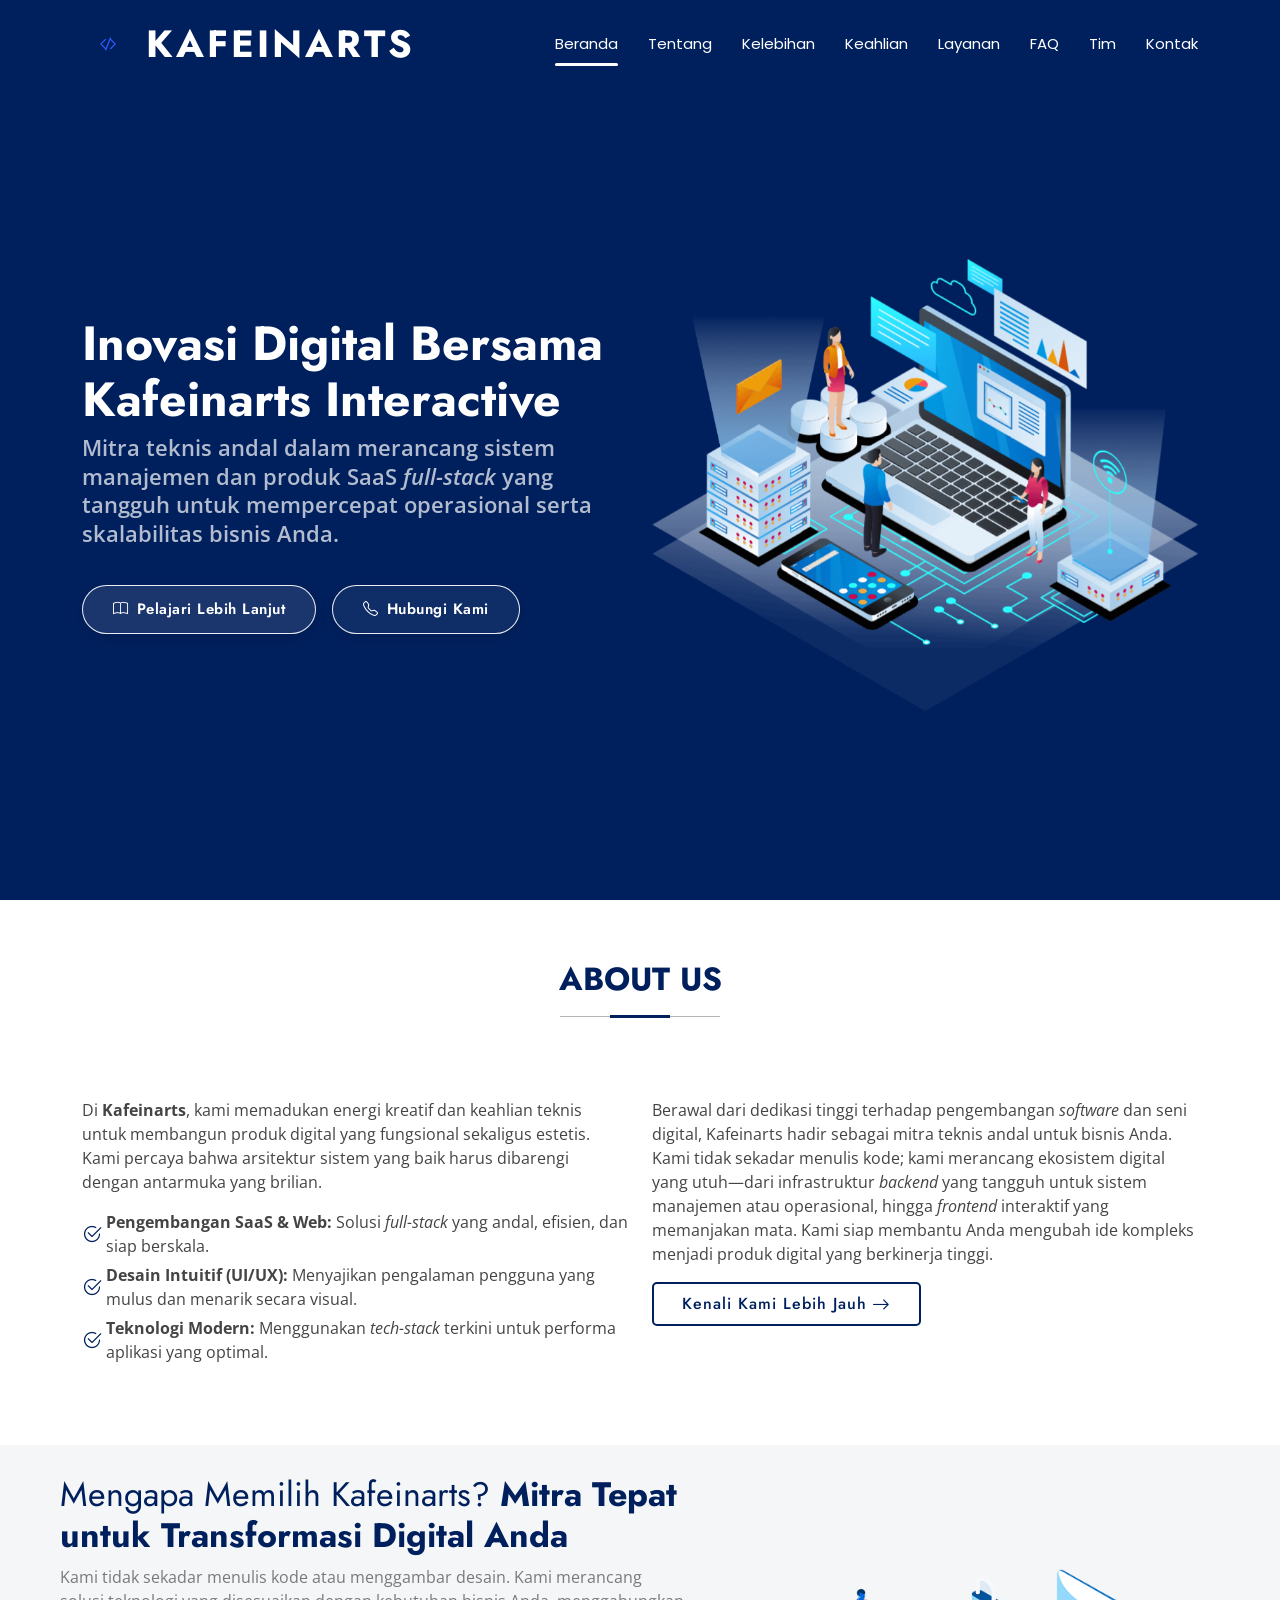
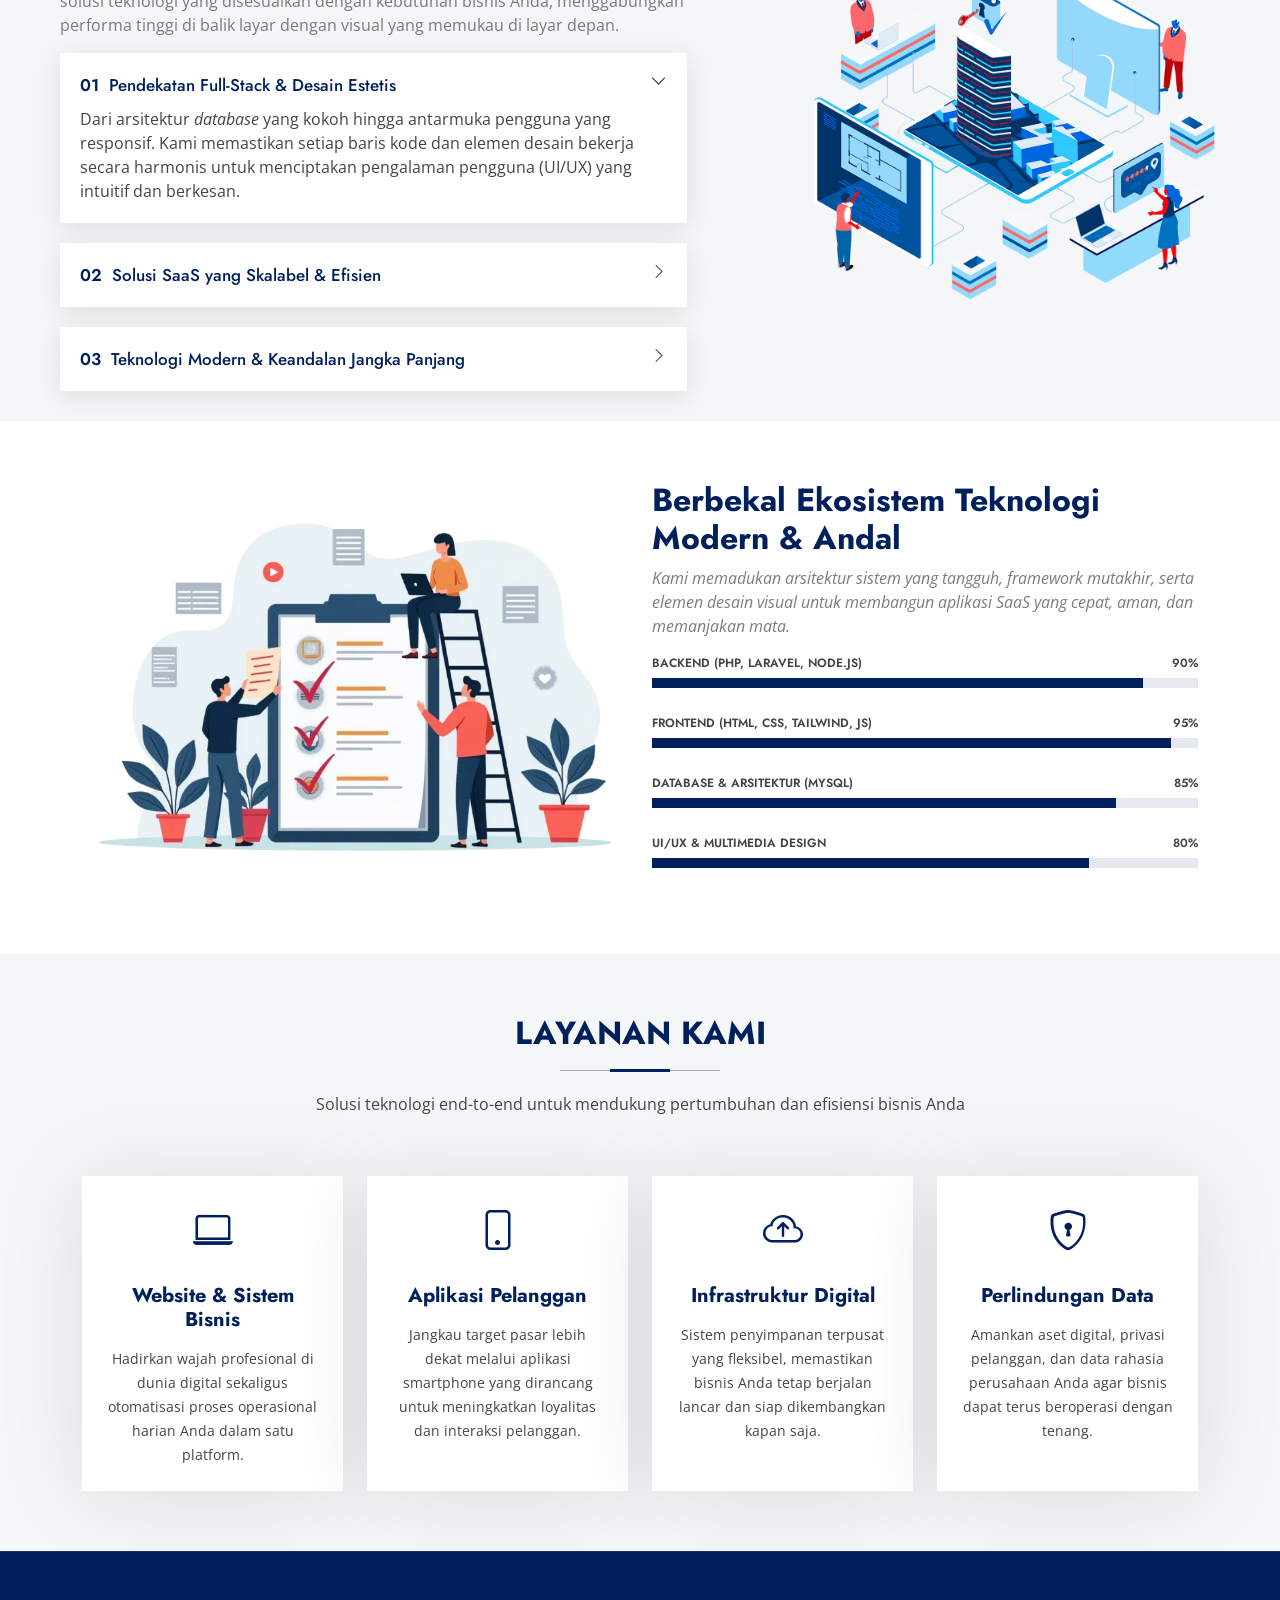
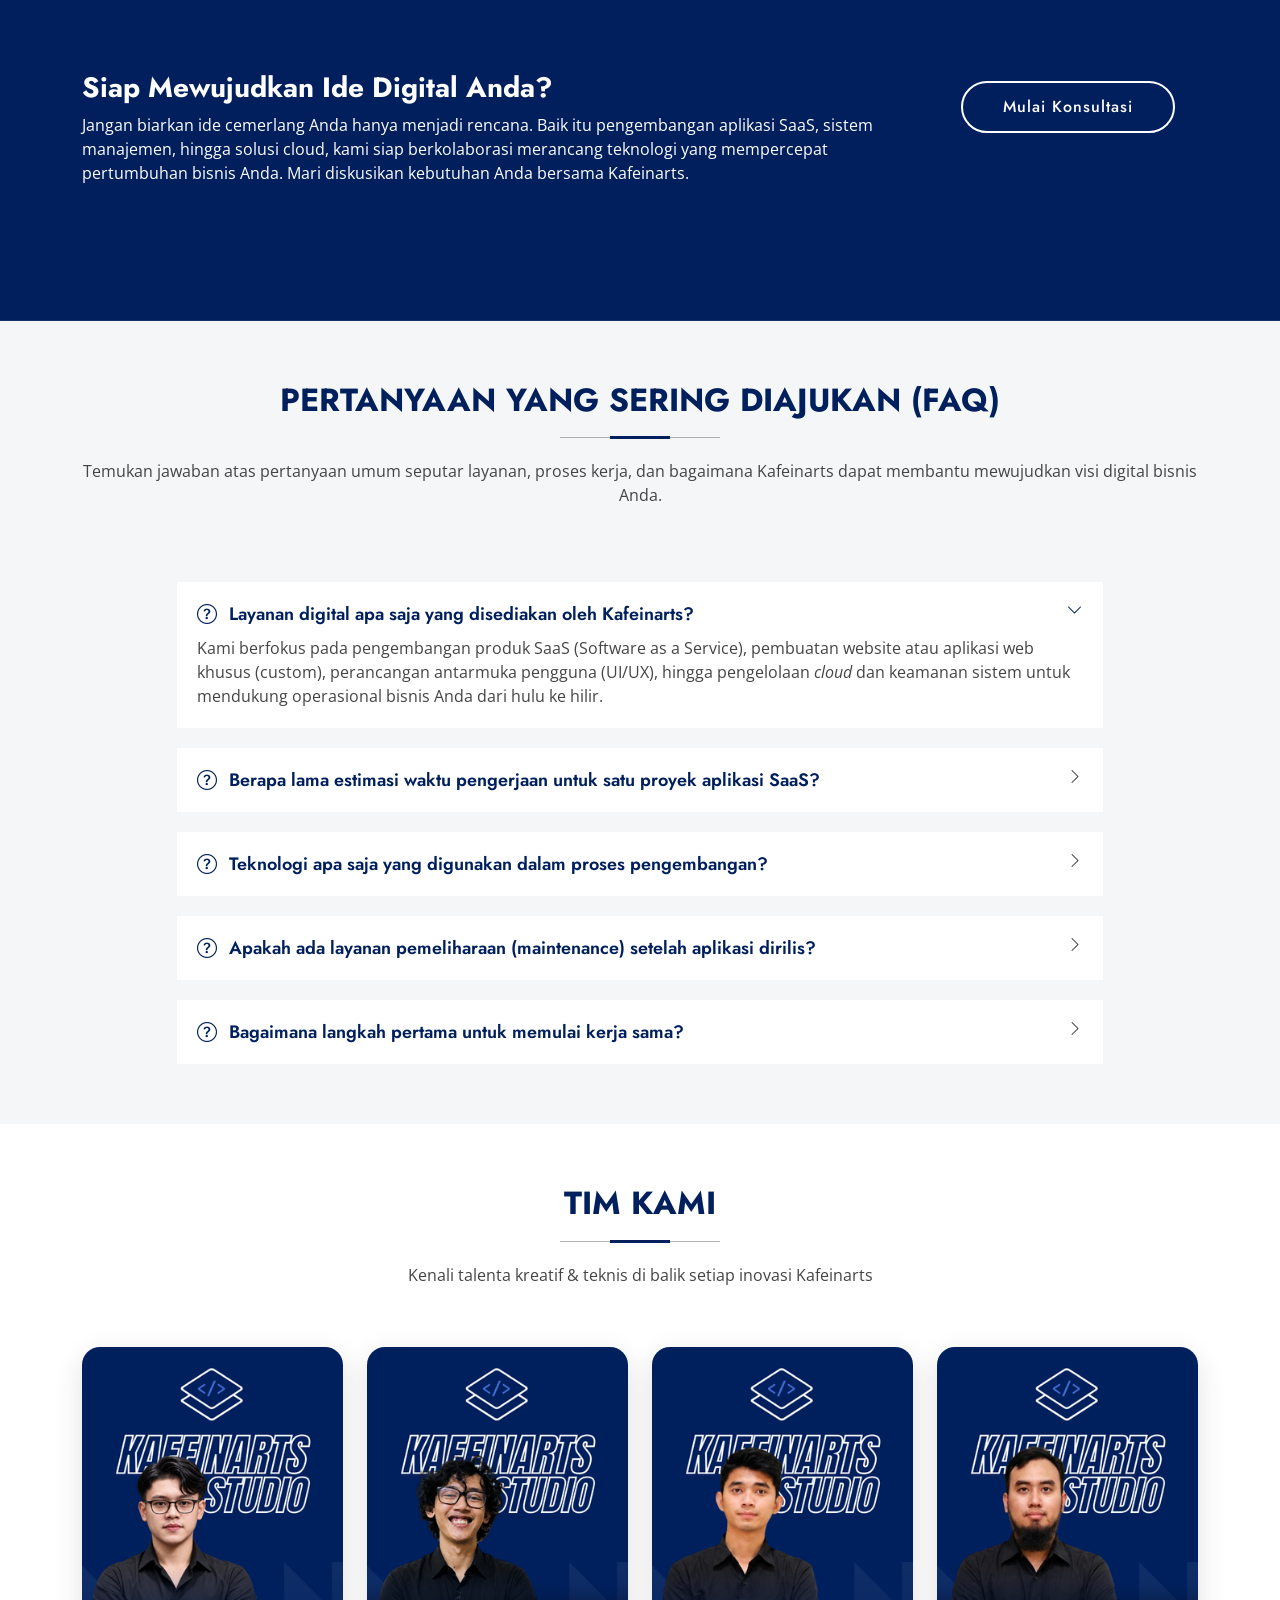
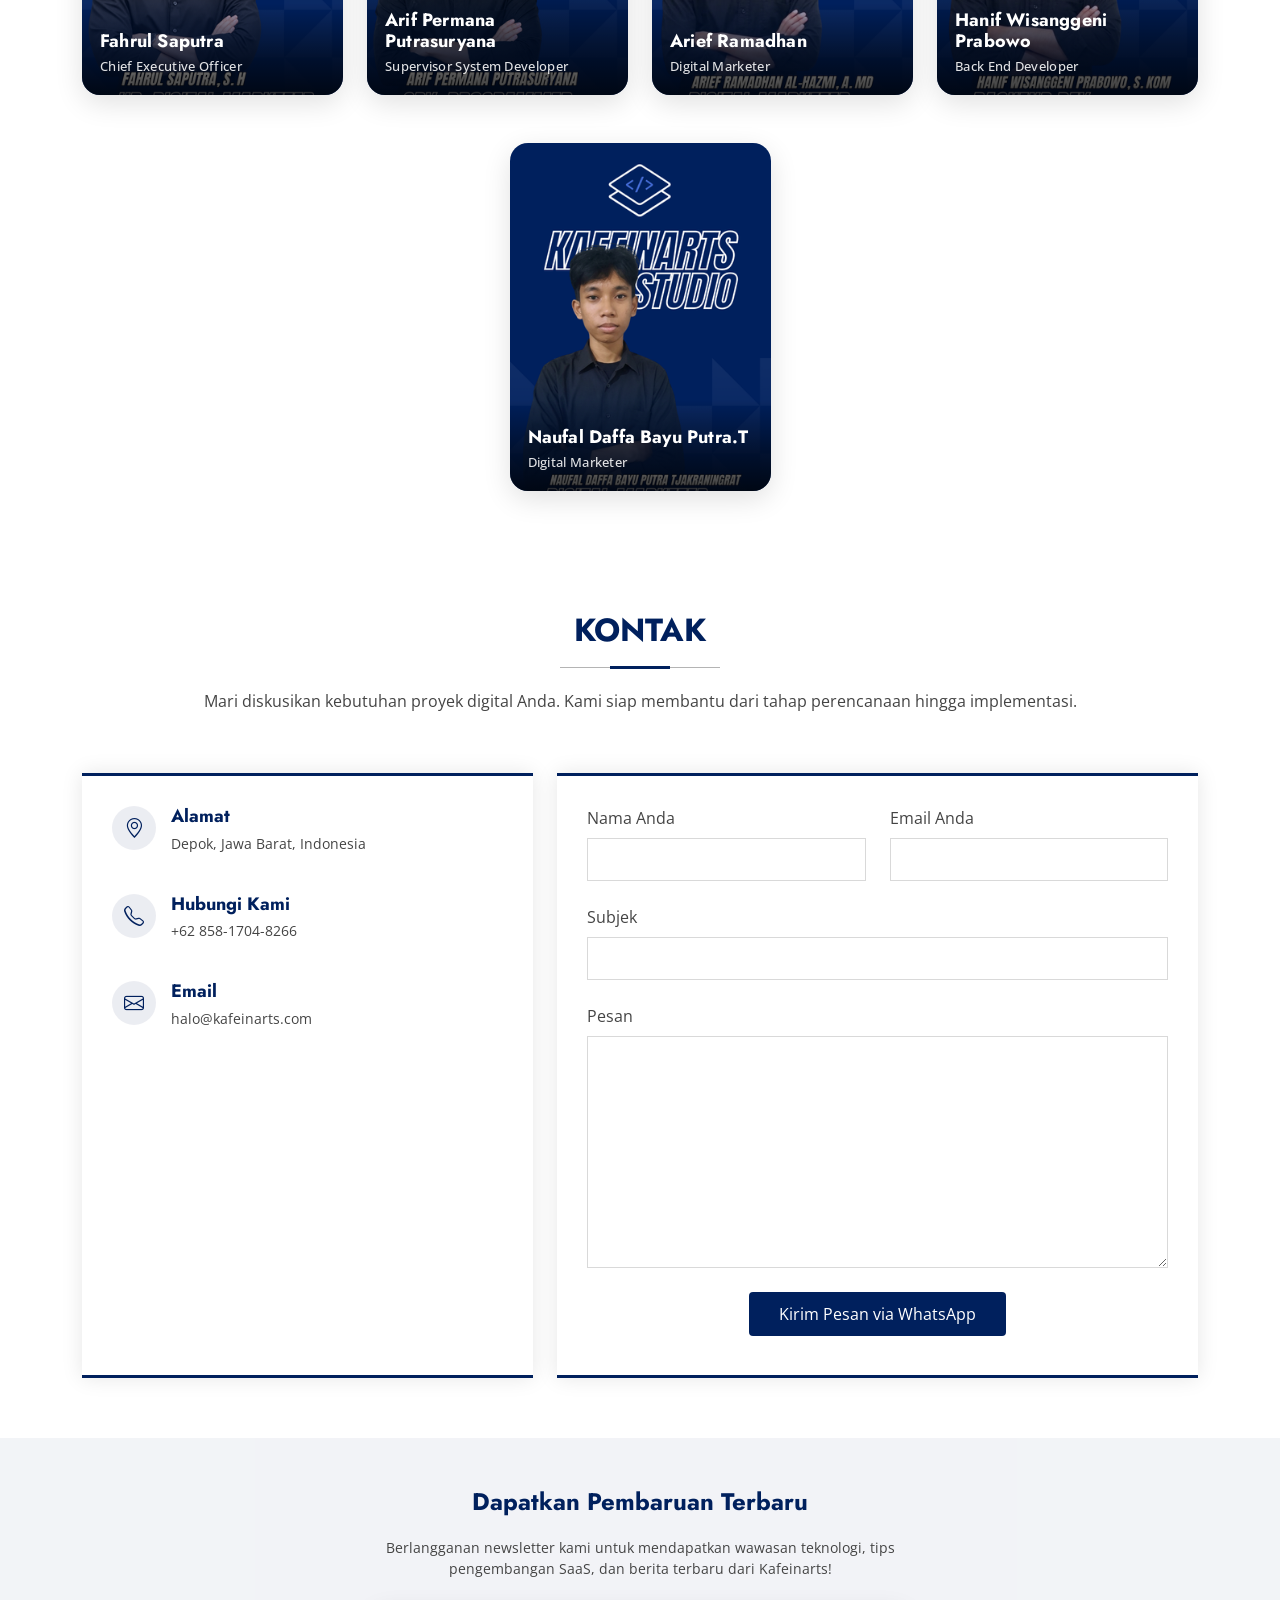
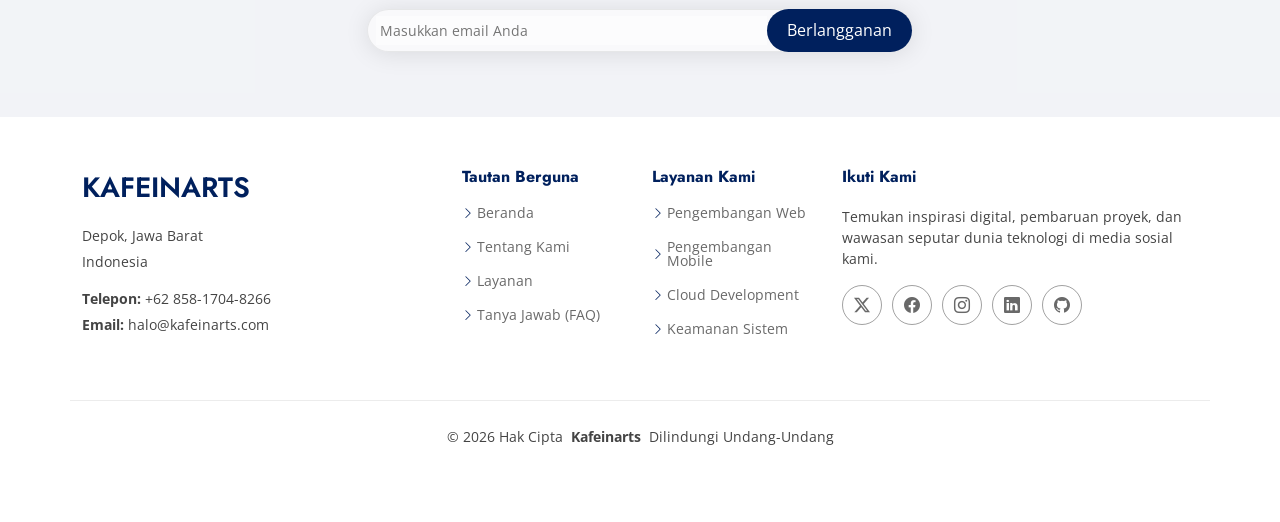
==== index.backup.html @ ce8f1267 "Recommit pages" ====
<!doctype html>
<html lang="en">
  <head>
    <meta charset="utf-8" />
    <meta content="width=device-width, initial-scale=1.0" name="viewport" />
    <title>Kafeinarts</title>
    <meta name="description" content="" />
    <meta name="keywords" content="" />

    <!-- Favicons -->
    <link href="assets/img/favicon.png" rel="icon" />
    <link href="assets/img/apple-touch-icon.png" rel="apple-touch-icon" />

    <!-- Fonts -->
    <link href="https://fonts.googleapis.com" rel="preconnect" />
    <link href="https://fonts.gstatic.com" rel="preconnect" crossorigin />
    <link
      href="https://fonts.googleapis.com/css2?family=Open+Sans:ital,wght@0,300;0,400;0,500;0,600;0,700;0,800;1,300;1,400;1,500;1,600;1,700;1,800&family=Poppins:ital,wght@0,100;0,200;0,300;0,400;0,500;0,600;0,700;0,800;0,900;1,100;1,200;1,300;1,400;1,500;1,600;1,700;1,800;1,900&family=Jost:ital,wght@0,100;0,200;0,300;0,400;0,500;0,600;0,700;0,800;0,900;1,100;1,200;1,300;1,400;1,500;1,600;1,700;1,800;1,900&display=swap"
      rel="stylesheet"
    />

    <!-- Vendor CSS Files -->
    <link
      href="assets/vendor/bootstrap/css/bootstrap.min.css"
      rel="stylesheet"
    />
    <link
      href="assets/vendor/bootstrap-icons/bootstrap-icons.css"
      rel="stylesheet"
    />
    <link href="assets/vendor/aos/aos.css" rel="stylesheet" />
    <link
      href="assets/vendor/glightbox/css/glightbox.min.css"
      rel="stylesheet"
    />
    <link href="assets/vendor/swiper/swiper-bundle.min.css" rel="stylesheet" />

    <!-- Main CSS File -->
    <link href="assets/css/main.css" rel="stylesheet" />

    <!-- =======================================================
  * Template Name: Kafeinarts
  * Template URL: https://bootstrapmade.com/Kafeinarts-free-bootstrap-html-template-corporate/
  * Updated: Feb 22 2025 with Bootstrap v5.3.3
  * Author: BootstrapMade.com
  * License: https://bootstrapmade.com/license/
  ======================================================== -->
  </head>

  <body class="index-page">
    <header id="header" class="header d-flex align-items-center fixed-top">
      <div
        class="container-fluid container-xl position-relative d-flex align-items-center"
      >
        <a href="index.html" class="logo d-flex align-items-center me-auto" style="--logo-size: 38px; --logo-img-height: 52px;">
          <!-- LOGO: adjust di baris 57 ini - ganti --logo-size / --logo-img-height -->
          <img src="assets/img/logo.png" alt="Kafeinarts Logo" style="max-height: 52px; height: 52px;">
          <h1 class="sitename" style="font-size: 38px;">Kafeinarts</h1>
        </a>

        <nav id="navmenu" class="navmenu">
          <ul>
            <li><a href="#hero" class="active">Beranda</a></li>
            <li><a href="#about">Tentang</a></li>
            <li><a href="#why-us">Kelebihan</a></li>
            <li><a href="#skills">Keahlian</a></li>
            <li><a href="#services">Layanan</a></li>
            <!-- <li><a href="#portfolio">Portfolio</a></li> -->
            <li><a href="#faq-2">FAQ</a></li>
            <li><a href="#team">Tim</a></li>
            <li><a href="#contact">Kontak</a></li>
          </ul>
          <i class="mobile-nav-toggle d-xl-none bi bi-list"></i>
        </nav>
       <!-- <a class="btn-getstarted" href="#contact">Mulai Proyek</a> -->
      </div>
    </header>

    <main class="main">
      <!-- Hero Section -->
      <section id="hero" class="hero section dark-background">
        <div class="container">
          <div class="row gy-4">
            <div
              class="col-lg-6 order-2 order-lg-1 d-flex flex-column justify-content-center"
              data-aos="zoom-out"
            >
              <!-- Headline Utama -->
              <h1>Inovasi Digital Bersama <br />Kafeinarts Interactive</h1>

              <!-- Sub-headline / Tagline -->
              <p>
                Mitra teknis andal dalam merancang sistem manajemen dan produk
                SaaS <em>full-stack</em> yang tangguh untuk mempercepat
                operasional serta skalabilitas bisnis Anda.
              </p>

              <!-- Tombol Call-to-Action - Pelajari Lebih Lanjut & Hubungi Kami -->
              <div class="d-flex flex-wrap gap-3 hero-cta">
                <a href="#about" class="btn-hero-primary">
                  <i class="bi bi-book me-2"></i>Pelajari Lebih Lanjut
                </a>
                <a href="#contact" class="btn-hero-outline">
                  <i class="bi bi-telephone me-2"></i>Hubungi Kami
                </a>
              </div>
            </div>

            <div
              class="col-lg-6 order-1 order-lg-2 hero-img"
              data-aos="zoom-out"
              data-aos-delay="200"
            >
              <!-- Pastikan alt text diisi untuk keperluan SEO -->
              <img
                src="assets/img/hero-img.png"
                class="img-fluid animated"
                alt="Kafeinarts Interactive SaaS Dashboard"
              />
            </div>
          </div>
        </div>
      </section>
      <!-- /Hero Section -->

      <!-- Clients Section -->
      <!-- <section id="clients" class="clients section light-background">

      <div class="container" data-aos="zoom-in">

        <div class="swiper init-swiper">
          <script type="application/json" class="swiper-config">
            {
              "loop": true,
              "speed": 600,
              "autoplay": {
                "delay": 5000
              },
              "slidesPerView": "auto",
              "pagination": {
                "el": ".swiper-pagination",
                "type": "bullets",
                "clickable": true
              },
              "breakpoints": {
                "320": {
                  "slidesPerView": 2,
                  "spaceBetween": 40
                },
                "480": {
                  "slidesPerView": 3,
                  "spaceBetween": 60
                },
                "640": {
                  "slidesPerView": 4,
                  "spaceBetween": 80
                },
                "992": {
                  "slidesPerView": 5,
                  "spaceBetween": 120
                },
                "1200": {
                  "slidesPerView": 6,
                  "spaceBetween": 120
                }
              }
            }
          </script>
          <div class="swiper-wrapper align-items-center">
            <div class="swiper-slide"><img src="assets/img/clients/clients-1.webp" class="img-fluid" alt=""></div>
            <div class="swiper-slide"><img src="assets/img/clients/clients-2.webp" class="img-fluid" alt=""></div>
            <div class="swiper-slide"><img src="assets/img/clients/clients-3.webp" class="img-fluid" alt=""></div>
            <div class="swiper-slide"><img src="assets/img/clients/clients-4.webp" class="img-fluid" alt=""></div>
            <div class="swiper-slide"><img src="assets/img/clients/clients-5.webp" class="img-fluid" alt=""></div>
            <div class="swiper-slide"><img src="assets/img/clients/clients-6.webp" class="img-fluid" alt=""></div>
            <div class="swiper-slide"><img src="assets/img/clients/clients-7.webp" class="img-fluid" alt=""></div>
            <div class="swiper-slide"><img src="assets/img/clients/clients-8.webp" class="img-fluid" alt=""></div>
          </div>
        </div>

      </div>

    </section> -->
      <!-- /Clients Section -->

      <!-- About Section -->
      <section id="about" class="about section">
        <!-- Section Title -->
        <div class="container section-title" data-aos="fade-up">
          <h2>About Us</h2>
        </div>
        <!-- End Section Title -->

        <div class="container">
          <div class="row gy-4">
            <!-- Left Column -->
            <div
              class="col-lg-6 content"
              data-aos="fade-up"
              data-aos-delay="100"
            >
              <p>
                Di <strong>Kafeinarts</strong>, kami memadukan energi kreatif
                dan keahlian teknis untuk membangun produk digital yang
                fungsional sekaligus estetis. Kami percaya bahwa arsitektur
                sistem yang baik harus dibarengi dengan antarmuka yang brilian.
              </p>
              <ul>
                <li>
                  <i class="bi bi-check2-circle"></i>
                  <span
                    ><strong>Pengembangan SaaS & Web:</strong> Solusi
                    <em>full-stack</em> yang andal, efisien, dan siap
                    berskala.</span
                  >
                </li>
                <li>
                  <i class="bi bi-check2-circle"></i>
                  <span
                    ><strong>Desain Intuitif (UI/UX):</strong> Menyajikan
                    pengalaman pengguna yang mulus dan menarik secara
                    visual.</span
                  >
                </li>
                <li>
                  <i class="bi bi-check2-circle"></i>
                  <span
                    ><strong>Teknologi Modern:</strong> Menggunakan
                    <em>tech-stack</em> terkini untuk performa aplikasi yang
                    optimal.</span
                  >
                </li>
              </ul>
            </div>

            <!-- Right Column -->
            <div class="col-lg-6" data-aos="fade-up" data-aos-delay="200">
              <p>
                Berawal dari dedikasi tinggi terhadap pengembangan
                <em>software</em> dan seni digital, Kafeinarts hadir sebagai
                mitra teknis andal untuk bisnis Anda. Kami tidak sekadar menulis
                kode; kami merancang ekosistem digital yang utuh—dari
                infrastruktur <em>backend</em> yang tangguh untuk sistem
                manajemen atau operasional, hingga <em>frontend</em> interaktif
                yang memanjakan mata. Kami siap membantu Anda mengubah ide
                kompleks menjadi produk digital yang berkinerja tinggi.
              </p>
              <a href="#" class="read-more"
                ><span>Kenali Kami Lebih Jauh</span
                ><i class="bi bi-arrow-right"></i
              ></a>
            </div>
          </div>
        </div>
      </section>
      <!-- /About Section -->
      <!-- Why Us Section -->
      <section
        id="why-us"
        class="section why-us light-background"
        data-builder="section"
      >
        <div class="container-fluid">
          <div class="row gy-4">
            <div
              class="col-lg-7 d-flex flex-column justify-content-center order-2 order-lg-1"
            >
              <div
                class="content px-xl-5"
                data-aos="fade-up"
                data-aos-delay="100"
              >
                <h3>
                  <span>Mengapa Memilih Kafeinarts? </span
                  ><strong>Mitra Tepat untuk Transformasi Digital Anda</strong>
                </h3>
                <p>
                  Kami tidak sekadar menulis kode atau menggambar desain. Kami
                  merancang solusi teknologi yang disesuaikan dengan kebutuhan
                  bisnis Anda, menggabungkan performa tinggi di balik layar
                  dengan visual yang memukau di layar depan.
                </p>
              </div>

              <div
                class="faq-container px-xl-5"
                data-aos="fade-up"
                data-aos-delay="200"
              >
                <div class="faq-item faq-active">
                  <h3>
                    <span>01</span> Pendekatan Full-Stack & Desain Estetis
                  </h3>
                  <div class="faq-content">
                    <p>
                      Dari arsitektur <em>database</em> yang kokoh hingga
                      antarmuka pengguna yang responsif. Kami memastikan setiap
                      baris kode dan elemen desain bekerja secara harmonis untuk
                      menciptakan pengalaman pengguna (UI/UX) yang intuitif dan
                      berkesan.
                    </p>
                  </div>
                  <i class="faq-toggle bi bi-chevron-right"></i>
                </div>
                <!-- End Faq item-->

                <div class="faq-item">
                  <h3><span>02</span> Solusi SaaS yang Skalabel & Efisien</h3>
                  <div class="faq-content">
                    <p>
                      Aplikasi yang kami bangun dirancang untuk tumbuh bersama
                      bisnis Anda. Kami berfokus pada digitalisasi alur kerja
                      dan sistem manajemen yang kompleks agar operasional harian
                      Anda menjadi lebih cepat, terstruktur, dan efisien.
                    </p>
                  </div>
                  <i class="faq-toggle bi bi-chevron-right"></i>
                </div>
                <!-- End Faq item-->

                <div class="faq-item">
                  <h3>
                    <span>03</span> Teknologi Modern & Keandalan Jangka Panjang
                  </h3>
                  <div class="faq-content">
                    <p>
                      Kami memanfaatkan <em>tech-stack</em> pengembangan web
                      terkini untuk membangun ekosistem digital yang tangguh.
                      Hasilnya adalah produk <em>software</em> yang tidak hanya
                      cepat saat diluncurkan, tetapi juga aman dan mudah
                      dipelihara di masa depan.
                    </p>
                  </div>
                  <i class="faq-toggle bi bi-chevron-right"></i>
                </div>
                <!-- End Faq item-->
              </div>
            </div>

            <div class="col-lg-5 order-1 order-lg-2 why-us-img">
              <!-- Pastikan gambar assets/img/why-us.png relevan, misalnya ilustrasi UI/UX atau koding -->
              <img
                src="assets/img/why-us.png"
                class="img-fluid"
                alt="Kafeinarts Web Development Illustration"
                data-aos="zoom-in"
                data-aos-delay="100"
              />
            </div>
          </div>
        </div>
      </section>
      <!-- /Why Us Section -->

      <!-- Skills Section -->
      <section id="skills" class="skills section">
        <div class="container" data-aos="fade-up" data-aos-delay="100">
          <div class="row">
            <div class="col-lg-6 d-flex align-items-center">
              <img
                src="assets/img/illustration/illustration-10.webp"
                class="img-fluid"
                alt="Kafeinarts Technology Stack"
              />
            </div>

            <div class="col-lg-6 pt-4 pt-lg-0 content">
              <h3>Berbekal Ekosistem Teknologi Modern & Andal</h3>
              <p class="fst-italic">
                Kami memadukan arsitektur sistem yang tangguh, framework
                mutakhir, serta elemen desain visual untuk membangun aplikasi
                SaaS yang cepat, aman, dan memanjakan mata.
              </p>

              <div class="skills-content skills-animation">
                <div class="progress">
                  <span class="skill"
                    ><span>Backend (PHP, Laravel, Node.js)</span>
                    <i class="val">90%</i></span
                  >
                  <div class="progress-bar-wrap">
                    <div
                      class="progress-bar"
                      role="progressbar"
                      aria-valuenow="90"
                      aria-valuemin="0"
                      aria-valuemax="100"
                    ></div>
                  </div>
                </div>
                <!-- End Skills Item -->

                <div class="progress">
                  <span class="skill"
                    ><span>Frontend (HTML, CSS, Tailwind, JS)</span>
                    <i class="val">95%</i></span
                  >
                  <div class="progress-bar-wrap">
                    <div
                      class="progress-bar"
                      role="progressbar"
                      aria-valuenow="95"
                      aria-valuemin="0"
                      aria-valuemax="100"
                    ></div>
                  </div>
                </div>
                <!-- End Skills Item -->

                <div class="progress">
                  <span class="skill"
                    ><span>Database & Arsitektur (MySQL)</span>
                    <i class="val">85%</i></span
                  >
                  <div class="progress-bar-wrap">
                    <div
                      class="progress-bar"
                      role="progressbar"
                      aria-valuenow="85"
                      aria-valuemin="0"
                      aria-valuemax="100"
                    ></div>
                  </div>
                </div>
                <!-- End Skills Item -->

                <div class="progress">
                  <span class="skill"
                    ><span>UI/UX & Multimedia Design</span>
                    <i class="val">80%</i></span
                  >
                  <div class="progress-bar-wrap">
                    <div
                      class="progress-bar"
                      role="progressbar"
                      aria-valuenow="80"
                      aria-valuemin="0"
                      aria-valuemax="100"
                    ></div>
                  </div>
                </div>
                <!-- End Skills Item -->
              </div>
            </div>
          </div>
        </div>
      </section>
      <!-- /Skills Section -->

      <!-- Services Section -->
      <section id="services" class="services section light-background">
        <!-- Section Title -->
        <div class="container section-title" data-aos="fade-up">
          <h2>Layanan Kami</h2>
          <p>
            Solusi teknologi end-to-end untuk mendukung pertumbuhan dan
            efisiensi bisnis Anda
          </p>
        </div>
        <!-- End Section Title -->

        <div class="container">
          <div class="row gy-4">
            <!-- Layanan 1 -->
            <div
              class="col-xl-3 col-md-6 d-flex"
              data-aos="fade-up"
              data-aos-delay="100"
            >
              <!-- Tambahan: text-center (teks & konten ke tengah), h-100 (tinggi kotak sama rata), p-4 (ruang bernapas yang pas) -->
              <div
                class="service-item position-relative text-center h-100 w-100 p-4"
              >
                <!-- Tambahan: mx-auto (ikon ke tengah), mb-4 (jarak bawah), d-flex justify-content-center (memastikan ikon pas di tengah lingkaran) -->
                <div
                  class="icon mx-auto mb-4 d-flex align-items-center justify-content-center"
                >
                  <i class="bi bi-laptop fs-1"></i>
                  <!-- fs-1 memperbesar ikon agar lebih proporsional -->
                </div>
                <h4>
                  <a href="" class="stretched-link">Website & Sistem Bisnis</a>
                </h4>
                <p>
                  Hadirkan wajah profesional di dunia digital sekaligus
                  otomatisasi proses operasional harian Anda dalam satu
                  platform.
                </p>
              </div>
            </div>
            <!-- End Service Item -->

            <!-- Layanan 2 -->
            <div
              class="col-xl-3 col-md-6 d-flex"
              data-aos="fade-up"
              data-aos-delay="200"
            >
              <div
                class="service-item position-relative text-center h-100 w-100 p-4"
              >
                <div
                  class="icon mx-auto mb-4 d-flex align-items-center justify-content-center"
                >
                  <i class="bi bi-phone fs-1"></i>
                </div>
                <h4>
                  <a href="" class="stretched-link">Aplikasi Pelanggan</a>
                </h4>
                <p>
                  Jangkau target pasar lebih dekat melalui aplikasi smartphone
                  yang dirancang untuk meningkatkan loyalitas dan interaksi
                  pelanggan.
                </p>
              </div>
            </div>
            <!-- End Service Item -->

            <!-- Layanan 3 -->
            <div
              class="col-xl-3 col-md-6 d-flex"
              data-aos="fade-up"
              data-aos-delay="300"
            >
              <div
                class="service-item position-relative text-center h-100 w-100 p-4"
              >
                <div
                  class="icon mx-auto mb-4 d-flex align-items-center justify-content-center"
                >
                  <i class="bi bi-cloud-arrow-up fs-1"></i>
                </div>
                <h4>
                  <a href="" class="stretched-link">Infrastruktur Digital</a>
                </h4>
                <p>
                  Sistem penyimpanan terpusat yang fleksibel, memastikan bisnis
                  Anda tetap berjalan lancar dan siap dikembangkan kapan saja.
                </p>
              </div>
            </div>
            <!-- End Service Item -->

            <!-- Layanan 4 -->
            <div
              class="col-xl-3 col-md-6 d-flex"
              data-aos="fade-up"
              data-aos-delay="400"
            >
              <div
                class="service-item position-relative text-center h-100 w-100 p-4"
              >
                <div
                  class="icon mx-auto mb-4 d-flex align-items-center justify-content-center"
                >
                  <i class="bi bi-shield-lock fs-1"></i>
                </div>
                <h4><a href="" class="stretched-link">Perlindungan Data</a></h4>
                <p>
                  Amankan aset digital, privasi pelanggan, dan data rahasia
                  perusahaan Anda agar bisnis dapat terus beroperasi dengan
                  tenang.
                </p>
              </div>
            </div>
            <!-- End Service Item -->
          </div>
        </div>
      </section>
      <!-- /Services Section -->

      <!-- Call To Action Section -->
      <section
        id="call-to-action"
        class="call-to-action section dark-background"
      >
        <!-- Pastikan gambar background relevan dengan tema teknologi/desain -->
        <img src="assets/img/bg/bg-8.webp" alt="Latar Belakang Kafeinarts" />

        <div class="container">
          <div class="row" data-aos="zoom-in" data-aos-delay="100">
            <div class="col-xl-9 text-center text-xl-start">
              <h3>Siap Mewujudkan Ide Digital Anda?</h3>
              <p>
                Jangan biarkan ide cemerlang Anda hanya menjadi rencana. Baik
                itu pengembangan aplikasi SaaS, sistem manajemen, hingga solusi
                cloud, kami siap berkolaborasi merancang teknologi yang
                mempercepat pertumbuhan bisnis Anda. Mari diskusikan kebutuhan
                Anda bersama Kafeinarts.
              </p>
            </div>
            <div class="col-xl-3 cta-btn-container text-center">
              <a class="cta-btn align-middle" href="#contact"
                >Mulai Konsultasi</a
              >
            </div>
          </div>
        </div>
      </section>
      <!-- /Call To Action Section -->
      <!-- Portfolio Section -->

      <!-- Testimonials Section -->

      <!-- Faq 2 Section -->
      <section id="faq-2" class="faq-2 section light-background">
        <!-- Section Title -->
        <div class="container section-title" data-aos="fade-up">
          <h2>Pertanyaan yang Sering Diajukan (FAQ)</h2>
          <p>
            Temukan jawaban atas pertanyaan umum seputar layanan, proses kerja,
            dan bagaimana Kafeinarts dapat membantu mewujudkan visi digital
            bisnis Anda.
          </p>
        </div>
        <!-- End Section Title -->

        <div class="container">
          <div class="row justify-content-center">
            <div class="col-lg-10">
              <div class="faq-container">
                <div
                  class="faq-item faq-active"
                  data-aos="fade-up"
                  data-aos-delay="200"
                >
                  <i class="faq-icon bi bi-question-circle"></i>
                  <h3>
                    Layanan digital apa saja yang disediakan oleh Kafeinarts?
                  </h3>
                  <div class="faq-content">
                    <p>
                      Kami berfokus pada pengembangan produk SaaS (Software as a
                      Service), pembuatan website atau aplikasi web khusus
                      (custom), perancangan antarmuka pengguna (UI/UX), hingga
                      pengelolaan <em>cloud</em> dan keamanan sistem untuk
                      mendukung operasional bisnis Anda dari hulu ke hilir.
                    </p>
                  </div>
                  <i class="faq-toggle bi bi-chevron-right"></i>
                </div>
                <!-- End Faq item-->

                <div class="faq-item" data-aos="fade-up" data-aos-delay="300">
                  <i class="faq-icon bi bi-question-circle"></i>
                  <h3>
                    Berapa lama estimasi waktu pengerjaan untuk satu proyek
                    aplikasi SaaS?
                  </h3>
                  <div class="faq-content">
                    <p>
                      Waktu pengerjaan sangat bergantung pada skala, fitur, dan
                      kompleksitas proyek. Untuk sistem manajemen skala kecil
                      hingga menengah biasanya memakan waktu 4-8 minggu. Kami
                      akan memberikan jadwal (<em>timeline</em>) yang transparan
                      dan terukur setelah tahap diskusi dan analisis kebutuhan
                      awal selesai.
                    </p>
                  </div>
                  <i class="faq-toggle bi bi-chevron-right"></i>
                </div>
                <!-- End Faq item-->

                <div class="faq-item" data-aos="fade-up" data-aos-delay="400">
                  <i class="faq-icon bi bi-question-circle"></i>
                  <h3>
                    Teknologi apa saja yang digunakan dalam proses pengembangan?
                  </h3>
                  <div class="faq-content">
                    <p>
                      Kami menyusun arsitektur sistem menggunakan ekosistem
                      teknologi yang tangguh dan modern. Secara umum, kami
                      memanfaatkan PHP, Laravel, atau Node.js untuk
                      <em>backend</em>; HTML, CSS, Tailwind, dan JavaScript
                      untuk <em>frontend</em> yang responsif; serta arsitektur
                      <em>database</em> relasional seperti MySQL untuk menjamin
                      integritas data Anda.
                    </p>
                  </div>
                  <i class="faq-toggle bi bi-chevron-right"></i>
                </div>
                <!-- End Faq item-->

                <div class="faq-item" data-aos="fade-up" data-aos-delay="500">
                  <i class="faq-icon bi bi-question-circle"></i>
                  <h3>
                    Apakah ada layanan pemeliharaan (maintenance) setelah
                    aplikasi dirilis?
                  </h3>
                  <div class="faq-content">
                    <p>
                      Tentu saja. Kami memahami bahwa produk digital membutuhkan
                      pengawasan agar tetap aman dan berjalan optimal. Kami
                      menawarkan paket dukungan teknis dan pemeliharaan jangka
                      panjang untuk menangani perbaikan <em>bug</em>, pembaruan
                      keamanan, hingga penambahan fitur baru di masa mendatang.
                    </p>
                  </div>
                  <i class="faq-toggle bi bi-chevron-right"></i>
                </div>
                <!-- End Faq item-->

                <div class="faq-item" data-aos="fade-up" data-aos-delay="600">
                  <i class="faq-icon bi bi-question-circle"></i>
                  <h3>Bagaimana langkah pertama untuk memulai kerja sama?</h3>
                  <div class="faq-content">
                    <p>
                      Sangat mudah! Anda cukup menghubungi kami melalui form
                      kontak atau tombol konsultasi. Kita akan menjadwalkan
                      diskusi santai untuk memahami kendala, target, dan
                      kebutuhan bisnis Anda. Setelah itu, kami akan menyusun
                      draf proposal yang mencakup solusi teknis serta estimasi
                      investasi yang dibutuhkan.
                    </p>
                  </div>
                  <i class="faq-toggle bi bi-chevron-right"></i>
                </div>
                <!-- End Faq item-->
              </div>
            </div>
          </div>
        </div>
      </section>
      <!-- /Faq 2 Section -->

      <!-- Team Section -->
      <section id="team" class="team section">
        <!-- Section Title -->
        <div class="container section-title" data-aos="fade-up">
          <h2>Tim Kami</h2>
          <p>
            Kenali talenta kreatif & teknis di balik setiap inovasi Kafeinarts
          </p>
        </div>
        <!-- End Section Title -->

        <div class="container">
          <div class="row gy-4 justify-content-center">
            <div
              class="col-xl-3 col-lg-4 col-md-6 col-sm-6"
              data-aos="fade-up"
              data-aos-delay="100"
            >
              <div
                class="team-portrait-card"
                data-index="0"
                data-name="Fahrul Saputra"
                data-role="Chief Executive Officer"
                data-img="assets/img/teams/1.png"
                tabindex="0"
                role="button"
                aria-label="Lihat foto Fahrul Saputra"
              >
                <div class="team-portrait-img">
                  <img
                    src="assets/img/teams/1.png"
                    alt="Fahrul Saputra - Chief Executive Officer"
                    loading="lazy"
                  />
                  <div class="team-portrait-overlay">
                    <h4>Fahrul Saputra</h4>
                    <span>Chief Executive Officer</span>
                  </div>
                  <div class="team-portrait-zoom">
                    <i class="bi bi-zoom-in"></i>
                  </div>
                </div>
              </div>
            </div>
            <!-- End Team Member -->

            <div
              class="col-xl-3 col-lg-4 col-md-6 col-sm-6"
              data-aos="fade-up"
              data-aos-delay="150"
            >
              <div
                class="team-portrait-card"
                data-index="1"
                data-name="Arif Permana Putrasuryana"
                data-role="Supervisor System Developer"
                data-img="assets/img/teams/2.png"
                tabindex="0"
                role="button"
                aria-label="Lihat foto Arif Permana Putrasuryana"
              >
                <div class="team-portrait-img">
                  <img
                    src="assets/img/teams/2.png"
                    alt="Arif Permana Putrasuryana - Supervisor System Developer"
                    loading="lazy"
                  />
                  <div class="team-portrait-overlay">
                    <h4>Arif Permana Putrasuryana</h4>
                    <span>Supervisor System Developer</span>
                  </div>
                  <div class="team-portrait-zoom">
                    <i class="bi bi-zoom-in"></i>
                  </div>
                </div>
              </div>
            </div>
            <!-- End Team Member -->

            <div
              class="col-xl-3 col-lg-4 col-md-6 col-sm-6"
              data-aos="fade-up"
              data-aos-delay="200"
            >
              <div
                class="team-portrait-card"
                data-index="2"
                data-name="Arief Ramadhan"
                data-role="Digital Marketer"
                data-img="assets/img/teams/3.png"
                tabindex="0"
                role="button"
                aria-label="Lihat foto Arief Ramadhan"
              >
                <div class="team-portrait-img">
                  <img
                    src="assets/img/teams/3.png"
                    alt="Arief Ramadhan - Digital Marketer"
                    loading="lazy"
                  />
                  <div class="team-portrait-overlay">
                    <h4>Arief Ramadhan</h4>
                    <span>Digital Marketer</span>
                  </div>
                  <div class="team-portrait-zoom">
                    <i class="bi bi-zoom-in"></i>
                  </div>
                </div>
              </div>
            </div>
            <!-- End Team Member -->

            <div
              class="col-xl-3 col-lg-4 col-md-6 col-sm-6"
              data-aos="fade-up"
              data-aos-delay="250"
            >
              <div
                class="team-portrait-card"
                data-index="3"
                data-name="Hanif Wisanggeni Prabowo"
                data-role="Back End Developer"
                data-img="assets/img/teams/4.png"
                tabindex="0"
                role="button"
                aria-label="Lihat foto Hanif Wisanggeni Prabowo"
              >
                <div class="team-portrait-img">
                  <img
                    src="assets/img/teams/4.png"
                    alt="Hanif Wisanggeni Prabowo - Back End Developer"
                    loading="lazy"
                  />
                  <div class="team-portrait-overlay">
                    <h4>Hanif Wisanggeni Prabowo</h4>
                    <span>Back End Developer</span>
                  </div>
                  <div class="team-portrait-zoom">
                    <i class="bi bi-zoom-in"></i>
                  </div>
                </div>
              </div>
            </div>
            <!-- End Team Member -->

            <div
              class="col-xl-3 col-lg-4 col-md-6 col-sm-6"
              data-aos="fade-up"
              data-aos-delay="300"
            >
              <div
                class="team-portrait-card"
                data-index="4"
                data-name="Naufal Daffa Bayu Putra.T"
                data-role="Digital Marketer"
                data-img="assets/img/teams/5.png"
                tabindex="0"
                role="button"
                aria-label="Lihat foto Naufal Daffa Bayu Putra.T"
              >
                <div class="team-portrait-img">
                  <img
                    src="assets/img/teams/5.png"
                    alt="Naufal Daffa Bayu Putra.T - Digital Marketer"
                    loading="lazy"
                  />
                  <div class="team-portrait-overlay">
                    <h4>Naufal Daffa Bayu Putra.T</h4>
                    <span>Digital Marketer</span>
                  </div>
                  <div class="team-portrait-zoom">
                    <i class="bi bi-zoom-in"></i>
                  </div>
                </div>
              </div>
            </div>
            <!-- End Team Member -->
          </div>
        </div>
      </section>
      <!-- End Team Section -->

      <!-- Team Lightbox Popup -->
      <div id="teamLightbox" class="team-lightbox" aria-hidden="true">
        <div class="team-lightbox-backdrop"></div>
        <button class="team-lightbox-close" aria-label="Tutup popup">
          <i class="bi bi-x-lg"></i>
        </button>
        <button class="team-lightbox-nav prev" aria-label="Foto sebelumnya">
          <i class="bi bi-chevron-left"></i>
        </button>
        <button class="team-lightbox-nav next" aria-label="Foto berikutnya">
          <i class="bi bi-chevron-right"></i>
        </button>
        <div class="team-lightbox-content">
          <img src="" alt="" id="teamLightboxImg" draggable="false" />
          <div class="team-lightbox-caption">
            <h4 id="teamLightboxName"></h4>
            <span id="teamLightboxRole"></span>
            <div class="team-lightbox-counter" id="teamLightboxCounter"></div>
          </div>
        </div>
        <div class="team-lightbox-hint">
          <i class="bi bi-arrows"></i> swipe / geser untuk ganti foto
        </div>
      </div>

      <!-- Contact Section -->
      <section id="contact" class="contact section">
        <!-- Section Title -->
        <div class="container section-title" data-aos="fade-up">
          <h2>Kontak</h2>
          <p>
            Mari diskusikan kebutuhan proyek digital Anda. Kami siap membantu
            dari tahap perencanaan hingga implementasi.
          </p>
        </div>
        <!-- End Section Title -->

        <div class="container" data-aos="fade-up" data-aos-delay="100">
          <div class="row gy-4">
            <div class="col-lg-5">
              <div class="info-wrap">
                <div
                  class="info-item d-flex"
                  data-aos="fade-up"
                  data-aos-delay="200"
                >
                  <i class="bi bi-geo-alt flex-shrink-0"></i>
                  <div>
                    <h3>Alamat</h3>
                    <p>Depok, Jawa Barat, Indonesia</p>
                  </div>
                </div>
                <!-- End Info Item -->

                <div
                  class="info-item d-flex"
                  data-aos="fade-up"
                  data-aos-delay="300"
                >
                  <i class="bi bi-telephone flex-shrink-0"></i>
                  <div>
                    <h3>Hubungi Kami</h3>
                    <p>+62 858-1704-8266</p>
                  </div>
                </div>
                <!-- End Info Item -->

                <div
                  class="info-item d-flex"
                  data-aos="fade-up"
                  data-aos-delay="400"
                >
                  <i class="bi bi-envelope flex-shrink-0"></i>
                  <div>
                    <h3>Email</h3>
                    <p>halo@kafeinarts.com</p>
                  </div>
                </div>
                <!-- End Info Item -->

                <!-- Google Maps iframe yang diarahkan ke Depok -->
                <iframe
                  src="https://maps.google.com/maps?q=Depok,%20West%20Java,%20Indonesia&t=&z=12&ie=UTF8&iwloc=&output=embed"
                  frameborder="0"
                  style="border: 0; width: 100%; height: 270px"
                  allowfullscreen=""
                  loading="lazy"
                  referrerpolicy="no-referrer-when-downgrade"
                ></iframe>
              </div>
            </div>

            <div class="col-lg-7">
              <!-- Form action diubah untuk memicu fungsi JavaScript sendToWhatsApp -->
              <form
                onsubmit="sendToWhatsApp(event)"
                class="php-email-form"
                data-aos="fade-up"
                data-aos-delay="200"
              >
                <div class="row gy-4">
                  <div class="col-md-6">
                    <label for="name-field" class="pb-2">Nama Anda</label>
                    <input
                      type="text"
                      name="name"
                      id="name-field"
                      class="form-control"
                      required=""
                    />
                  </div>

                  <div class="col-md-6">
                    <label for="email-field" class="pb-2">Email Anda</label>
                    <input
                      type="email"
                      class="form-control"
                      name="email"
                      id="email-field"
                      required=""
                    />
                  </div>

                  <div class="col-md-12">
                    <label for="subject-field" class="pb-2">Subjek</label>
                    <input
                      type="text"
                      class="form-control"
                      name="subject"
                      id="subject-field"
                      required=""
                    />
                  </div>

                  <div class="col-md-12">
                    <label for="message-field" class="pb-2">Pesan</label>
                    <textarea
                      class="form-control"
                      name="message"
                      rows="10"
                      id="message-field"
                      required=""
                    ></textarea>
                  </div>

                  <div class="col-md-12 text-center">
                    <button
                      type="submit"
                      style="
                        background: var(--accent-color);
                        border: 0;
                        padding: 10px 30px;
                        color: #fff;
                        transition: 0.4s;
                        border-radius: 4px;
                      "
                    >
                      Kirim Pesan via WhatsApp
                    </button>
                  </div>
                </div>
              </form>
            </div>
            <!-- End Contact Form -->
          </div>
        </div>
      </section>
    </main>

    <footer id="footer" class="footer">
      <!-- Newsletter Section -->
      <div class="footer-newsletter">
        <div class="container">
          <div class="row justify-content-center text-center">
            <div class="col-lg-6">
              <h4>Dapatkan Pembaruan Terbaru</h4>
              <p>
                Berlangganan newsletter kami untuk mendapatkan wawasan
                teknologi, tips pengembangan SaaS, dan berita terbaru dari
                Kafeinarts!
              </p>
              <form
                action="forms/newsletter.php"
                method="post"
                class="php-email-form"
              >
                <div class="newsletter-form">
                  <input
                    type="email"
                    name="email"
                    placeholder="Masukkan email Anda"
                  /><input type="submit" value="Berlangganan" />
                </div>
                <div class="loading">Memuat...</div>
                <div class="error-message"></div>
                <div class="sent-message">
                  Permintaan berlangganan Anda telah terkirim. Terima kasih!
                </div>
              </form>
            </div>
          </div>
        </div>
      </div>

      <!-- Main Footer Top -->
      <div class="container footer-top">
        <div class="row gy-4">
          <!-- Info Kontak -->
          <div class="col-lg-4 col-md-6 footer-about">
            <a href="index.html" class="d-flex align-items-center">
              <span class="sitename">Kafeinarts</span>
            </a>
            <div class="footer-contact pt-3">
              <p>Depok, Jawa Barat</p>
              <p>Indonesia</p>
              <p class="mt-3">
                <strong>Telepon:</strong> <span>+62 858-1704-8266</span>
              </p>
              <p><strong>Email:</strong> <span>halo@kafeinarts.com</span></p>
            </div>
          </div>

          <!-- Link Navigasi -->
          <div class="col-lg-2 col-md-3 footer-links">
            <h4>Tautan Berguna</h4>
            <ul>
              <li>
                <i class="bi bi-chevron-right"></i> <a href="#hero">Beranda</a>
              </li>
              <li>
                <i class="bi bi-chevron-right"></i>
                <a href="#about">Tentang Kami</a>
              </li>
              <li>
                <i class="bi bi-chevron-right"></i>
                <a href="#services">Layanan</a>
              </li>
              <li>
                <i class="bi bi-chevron-right"></i>
                <a href="#faq-2">Tanya Jawab (FAQ)</a>
              </li>
            </ul>
          </div>

          <!-- Link Layanan -->
          <div class="col-lg-2 col-md-3 footer-links">
            <h4>Layanan Kami</h4>
            <ul>
              <li>
                <i class="bi bi-chevron-right"></i>
                <a href="#services">Pengembangan Web</a>
              </li>
              <li>
                <i class="bi bi-chevron-right"></i>
                <a href="#services">Pengembangan Mobile</a>
              </li>
              <li>
                <i class="bi bi-chevron-right"></i>
                <a href="#services">Cloud Development</a>
              </li>
              <li>
                <i class="bi bi-chevron-right"></i>
                <a href="#services">Keamanan Sistem</a>
              </li>
            </ul>
          </div>

          <!-- Sosial Media -->
          <div class="col-lg-4 col-md-12">
            <h4>Ikuti Kami</h4>
            <p>
              Temukan inspirasi digital, pembaruan proyek, dan wawasan seputar
              dunia teknologi di media sosial kami.
            </p>
            <div class="social-links d-flex">
              <a href="#"><i class="bi bi-twitter-x"></i></a>
              <a href="#"><i class="bi bi-facebook"></i></a>
              <a href="#"><i class="bi bi-instagram"></i></a>
              <a href="#"><i class="bi bi-linkedin"></i></a>
              <!-- Tambahan Ikon Github untuk menegaskan identitas Developer -->
              <a href="#"><i class="bi bi-github"></i></a>
            </div>
          </div>
        </div>
      </div>

      <!-- Copyright -->
      <div class="container copyright text-center mt-4">
        <p>
          &copy; 2026 <span>Hak Cipta</span>
          <strong class="px-1 sitename">Kafeinarts</strong>
          <span>Dilindungi Undang-Undang</span>
        </p>
      </div>
    </footer>

    <!-- Scroll Top -->
    <a
      href="#"
      id="scroll-top"
      class="scroll-top d-flex align-items-center justify-content-center"
      ><i class="bi bi-arrow-up-short"></i
        ></a>

    <!-- Preloader -->
    <div id="preloader"></div>

    <!-- Vendor JS Files -->
    <script src="assets/vendor/bootstrap/js/bootstrap.bundle.min.js"></script>
    <script src="assets/vendor/php-email-form/validate.js"></script>
    <script src="assets/vendor/aos/aos.js"></script>
    <script src="assets/vendor/glightbox/js/glightbox.min.js"></script>
    <script src="assets/vendor/swiper/swiper-bundle.min.js"></script>
    <script src="assets/vendor/waypoints/noframework.waypoints.js"></script>
    <script src="assets/vendor/imagesloaded/imagesloaded.pkgd.min.js"></script>
    <script src="assets/vendor/isotope-layout/isotope.pkgd.min.js"></script>

    <!-- Main JS File -->
    <script src="assets/js/main.js"></script>
  </body>
</html>
---- assets/css/main.css ----
/**
* Template Name: Arsha
* Template URL: https://bootstrapmade.com/arsha-free-bootstrap-html-template-corporate/
* Updated: Feb 22 2025 with Bootstrap v5.3.3
* Author: BootstrapMade.com
* License: https://bootstrapmade.com/license/
*/

/*--------------------------------------------------------------
# Font & Color Variables
# Help: https://bootstrapmade.com/color-system/
--------------------------------------------------------------*/
/* Fonts */
:root {
  --default-font: "Open Sans",  system-ui, -apple-system, "Segoe UI", Roboto, "Helvetica Neue", Arial, "Noto Sans", "Liberation Sans", sans-serif, "Apple Color Emoji", "Segoe UI Emoji", "Segoe UI Symbol", "Noto Color Emoji";
  --heading-font: "Jost",  sans-serif;
  --nav-font: "Poppins",  sans-serif;
}

/* Global Colors - The following color variables are used throughout the website. Updating them here will change the color scheme of the entire website */
:root { 
  --background-color: #ffffff; /* Background color for the entire website, including individual sections */
  --default-color: #444444; /* Default color used for the majority of the text content across the entire website */
  --heading-color: #00205D; /* Color for headings, subheadings and title throughout the website */
  --accent-color: #00205D; /* Accent color that represents your brand on the website. It's used for buttons, links, and other elements that need to stand out */
  --surface-color: #ffffff; /* The surface color is used as a background of boxed elements within sections, such as cards, icon boxes, or other elements that require a visual separation from the global background. */
  --contrast-color: #ffffff; /* Contrast color for text, ensuring readability against backgrounds of accent, heading, or default colors. */
}

/* Nav Menu Colors - The following color variables are used specifically for the navigation menu. They are separate from the global colors to allow for more customization options */
:root {
  --nav-color: #ffffff;  /* The default color of the main navmenu links */
  --nav-hover-color: #ffffff; /* Tetap putih - hanya underline yang menandai aktif */
  --nav-mobile-background-color: #ffffff; /* Used as the background color for mobile navigation menu */
  --nav-dropdown-background-color: #ffffff; /* Used as the background color for dropdown items that appear when hovering over primary navigation items */
  --nav-dropdown-color: #444444; /* Used for navigation links of the dropdown items in the navigation menu. */
  --nav-dropdown-hover-color: #00205D; /* Similar to --nav-hover-color, this color is applied to dropdown navigation links when they are hovered over. */
}

/* Color Presets - These classes override global colors when applied to any section or element, providing reuse of the sam color scheme. */

.light-background {
  --background-color: #f5f6f8;
  --surface-color: #ffffff;
}

.dark-background {
  --background-color: #00205D;
  --default-color: #ffffff;
  --heading-color: #ffffff;
  --surface-color: #4668a2;
  --contrast-color: #ffffff;
}

/* Smooth scroll */
:root {
  scroll-behavior: smooth;
}

/*--------------------------------------------------------------
# General Styling & Shared Classes
--------------------------------------------------------------*/
body {
  color: var(--default-color);
  background-color: var(--background-color);
  font-family: var(--default-font);
}

a {
  color: var(--accent-color);
  text-decoration: none;
  transition: 0.3s;
}

a:hover {
  color: color-mix(in srgb, var(--accent-color), transparent 25%);
  text-decoration: none;
}

h1,
h2,
h3,
h4,
h5,
h6 {
  color: var(--heading-color);
  font-family: var(--heading-font);
}

/* PHP Email Form Messages
------------------------------*/
.php-email-form .error-message {
  display: none;
  background: #df1529;
  color: #ffffff;
  text-align: left;
  padding: 15px;
  margin-bottom: 24px;
  font-weight: 600;
}

.php-email-form .sent-message {
  display: none;
  color: #ffffff;
  background: #059652;
  text-align: center;
  padding: 15px;
  margin-bottom: 24px;
  font-weight: 600;
}

.php-email-form .loading {
  display: none;
  background: var(--surface-color);
  text-align: center;
  padding: 15px;
  margin-bottom: 24px;
}

.php-email-form .loading:before {
  content: "";
  display: inline-block;
  border-radius: 50%;
  width: 24px;
  height: 24px;
  margin: 0 10px -6px 0;
  border: 3px solid var(--accent-color);
  border-top-color: var(--surface-color);
  animation: php-email-form-loading 1s linear infinite;
}

@keyframes php-email-form-loading {
  0% {
    transform: rotate(0deg);
  }

  100% {
    transform: rotate(360deg);
  }
}

/*--------------------------------------------------------------
# Global Header
--------------------------------------------------------------*/
.header {
  --background-color: #00205D;
  --heading-color: #ffffff;
  color: var(--default-color);
  background-color: #00205D;
  padding: 15px 0;
  transition: all 0.5s;
  z-index: 997;
  box-shadow: none;
  backdrop-filter: none;
}

.header .logo {
  line-height: 1;
}

.header .logo img {
  max-height: var(--logo-img-height, 46px);
  height: var(--logo-img-height, 46px);
  width: auto;
  margin-right: 12px;
  object-fit: contain;
  transition: max-height 0.3s ease, height 0.3s ease, transform 0.3s ease, box-shadow 0.3s ease;
}

.header .logo img.logo-img-elegant {
  background: transparent !important;
  background-color: transparent !important;
  border: none !important;
  border-radius: 0 !important;
  padding: 0 !important;
  box-shadow: none !important;
  outline: none !important;
  filter: none !important;
  object-fit: contain;
  aspect-ratio: auto;
  width: var(--logo-img-height, 46px);
  height: var(--logo-img-height, 46px);
  display: block;
}

.header .logo:hover img.logo-img-elegant {
  transform: none !important;
  filter: none !important;
  box-shadow: none !important;
}

.header .logo h1 {
  font-size: var(--logo-size, 32px);
  margin: 0;
  font-weight: 700;
  color: var(--heading-color);
  letter-spacing: 3px;
  text-transform: uppercase;
  line-height: 1;
  transition: font-size 0.3s ease, letter-spacing 0.3s ease;
  font-family: var(--heading-font);
  display: flex;
  align-items: baseline;
  gap: 0;
}

.header .logo h1 span {
  font-weight: 300;
  letter-spacing: 4px;
  color: #E8DCC6;
  /* elegan gold-champagne - kontras lembut di navy #00205D */
  margin-left: 1px;
}

.header .logo:hover h1 {
  letter-spacing: 3.5px;
}

@media (max-width: 768px) {
  .header .logo h1 {
    font-size: calc(var(--logo-size, 34px) * 0.78) !important;
  }
  .header .logo img {
    max-height: calc(var(--logo-img-height, 46px) * 0.78) !important;
    height: calc(var(--logo-img-height, 46px) * 0.78) !important;
  }
}

.header .btn-getstarted,
.header .btn-getstarted:focus {
  color: #00205D;
  background: var(--contrast-color);
  font-size: 14px;
  padding: 8px 25px;
  margin: 0 0 0 30px;
  border-radius: 50px;
  transition: 0.3s;
  border: 1.5px solid var(--contrast-color);
  font-family: var(--nav-font);
  font-weight: 600;
}

.header .btn-getstarted:hover,
.header .btn-getstarted:focus:hover {
  color: var(--contrast-color);
  background: transparent;
  border-color: var(--contrast-color);
}

.header .btn-team-nav,
.header .btn-team-nav:focus {
  color: var(--contrast-color);
  background: transparent;
  border: 1.5px solid var(--contrast-color);
  font-size: 14px;
  padding: 8px 22px;
  margin: 0 0 0 12px;
  border-radius: 50px;
  transition: 0.3s;
  display: inline-flex;
  align-items: center;
  justify-content: center;
  font-family: var(--nav-font);
  font-weight: 500;
  text-decoration: none;
  white-space: nowrap;
}

.header .btn-team-nav:hover,
.header .btn-team-nav:focus:hover {
  color: var(--accent-color);
  background: var(--contrast-color);
  border-color: var(--contrast-color);
}

@media (max-width: 1200px) {
  .header .logo {
    order: 1;
  }

  .header .btn-getstarted {
    order: 2;
    margin: 0 15px 0 0;
    padding: 6px 15px;
  }

  .header .btn-team-nav {
    order: 2;
    margin: 0 10px 0 0;
    padding: 6px 14px;
    font-size: 13px;
  }

  .header .navmenu {
    order: 3;
  }
}

@media (max-width: 480px) {
  .header .btn-team-nav {
    display: none;
  }
}

/* Index Page Header - Transparan di atas
------------------------------*/
.index-page .header {
  --background-color: rgba(255, 255, 255, 0);
  --heading-color: #ffffff;
  --nav-color: #ffffff;
  background-color: transparent;
  box-shadow: none;
}

/* Index Page Header on Scroll - solid #00205D
------------------------------*/
.index-page.scrolled .header {
  --background-color: #00205D;
  background-color: #00205D;
  box-shadow: 0 2px 20px rgba(0, 32, 93, 0.18);
}

/*--------------------------------------------------------------
# Navigation Menu
--------------------------------------------------------------*/
/* Desktop Navigation */
@media (min-width: 1200px) {
  .navmenu {
    padding: 0;
  }

  .navmenu ul {
    margin: 0;
    padding: 0;
    display: flex;
    list-style: none;
    align-items: center;
  }

  .navmenu li {
    position: relative;
  }

  .navmenu a,
  .navmenu a:focus {
    color: var(--nav-color);
    padding: 18px 15px;
    font-size: 15px;
    font-family: var(--nav-font);
    font-weight: 400;
    display: flex;
    align-items: center;
    justify-content: space-between;
    white-space: nowrap;
    transition: 0.3s;
  }

  .navmenu a i,
  .navmenu a:focus i {
    font-size: 12px;
    line-height: 0;
    margin-left: 5px;
    transition: 0.3s;
  }

  .navmenu li:last-child a {
    padding-right: 0;
  }

  .navmenu li:hover>a,
  .navmenu .active,
  .navmenu .active:focus {
    color: var(--nav-hover-color);
  }

  .navmenu .dropdown ul {
    margin: 0;
    padding: 10px 0;
    background: var(--nav-dropdown-background-color);
    display: block;
    position: absolute;
    visibility: hidden;
    left: 14px;
    top: 130%;
    opacity: 0;
    transition: 0.3s;
    border-radius: 4px;
    z-index: 99;
    box-shadow: 0px 0px 30px rgba(0, 0, 0, 0.1);
  }

  .navmenu .dropdown ul li {
    min-width: 200px;
  }

  .navmenu .dropdown ul a {
    padding: 10px 20px;
    font-size: 15px;
    text-transform: none;
    color: var(--nav-dropdown-color);
  }

  .navmenu .dropdown ul a i {
    font-size: 12px;
  }

  .navmenu .dropdown ul a:hover,
  .navmenu .dropdown ul .active:hover,
  .navmenu .dropdown ul li:hover>a {
    color: var(--nav-dropdown-hover-color);
  }

  .navmenu .dropdown:hover>ul {
    opacity: 1;
    top: 100%;
    visibility: visible;
  }

  .navmenu .dropdown .dropdown ul {
    top: 0;
    left: -90%;
    visibility: hidden;
  }

  .navmenu .dropdown .dropdown:hover>ul {
    opacity: 1;
    top: 0;
    left: -100%;
    visibility: visible;
  }

  .navmenu .megamenu {
    position: static;
  }

  .navmenu .megamenu ul {
    margin: 0;
    padding: 10px;
    background: var(--nav-dropdown-background-color);
    box-shadow: 0px 0px 20px rgba(0, 0, 0, 0.1);
    position: absolute;
    top: 130%;
    left: 0;
    right: 0;
    visibility: hidden;
    opacity: 0;
    display: flex;
    transition: 0.3s;
    border-radius: 4px;
    z-index: 99;
  }

  .navmenu .megamenu ul li {
    flex: 1;
  }

  .navmenu .megamenu ul li a,
  .navmenu .megamenu ul li:hover>a {
    padding: 10px 20px;
    font-size: 15px;
    color: var(--nav-dropdown-color);
  }

  .navmenu .megamenu ul li a:hover,
  .navmenu .megamenu ul li .active,
  .navmenu .megamenu ul li .active:hover {
    color: var(--nav-dropdown-hover-color);
  }

  .navmenu .megamenu:hover>ul {
    opacity: 1;
    top: 100%;
    visibility: visible;
  }

  .navmenu .dd-box-shadow {
    box-shadow: 0px 0px 30px rgba(0, 0, 0, 0.1);
  }

  /* Active link underline - desktop (animasi) */
  .navmenu a {
    position: relative;
  }
  .navmenu a::after {
    content: "";
    position: absolute;
    left: 15px;
    right: 15px;
    bottom: 8px;
    height: 2.5px;
    background: var(--contrast-color);
    border-radius: 2px;
    transform: scaleX(0);
    transform-origin: center;
    transition: transform 0.34s cubic-bezier(0.4, 0, 0.2, 1);
  }
  .navmenu a.active::after,
  .navmenu a.active:focus::after {
    transform: scaleX(1);
  }
  .navmenu a.active,
  .navmenu .active:focus {
    color: var(--contrast-color) !important;
  }
}

/* Active link underline - global fallback (animasi mobile) */
.navmenu a {
  position: relative;
}
.navmenu a::after {
  content: "";
  position: absolute;
  left: 20px;
  right: 20px;
  bottom: 6px;
  height: 2px;
  background: currentColor;
  border-radius: 2px;
  transform: scaleX(0);
  transform-origin: left;
  transition: transform 0.32s ease;
}
.navmenu a.active::after {
  transform: scaleX(1);
}
@media (min-width: 1200px) {
  .navmenu a::after {
    left: 15px;
    right: 15px;
    bottom: 8px;
    height: 2.5px;
    background: var(--contrast-color);
    transform-origin: center;
  }
}

/* Mobile Navigation */
@media (max-width: 1199px) {
  .mobile-nav-toggle {
    color: var(--nav-color);
    font-size: 28px;
    line-height: 0;
    margin-right: 10px;
    cursor: pointer;
    transition: color 0.3s;
  }

  .navmenu {
    padding: 0;
    z-index: 9997;
  }

  .navmenu ul {
    display: none;
    list-style: none;
    position: absolute;
    inset: 60px 20px 20px 20px;
    padding: 10px 0;
    margin: 0;
    border-radius: 6px;
    background-color: var(--nav-mobile-background-color);
    overflow-y: auto;
    transition: 0.3s;
    z-index: 9998;
    box-shadow: 0px 0px 30px rgba(0, 0, 0, 0.1);
  }

  .navmenu a,
  .navmenu a:focus {
    color: var(--nav-dropdown-color);
    padding: 10px 20px;
    font-family: var(--nav-font);
    font-size: 17px;
    font-weight: 500;
    display: flex;
    align-items: center;
    justify-content: space-between;
    white-space: nowrap;
    transition: 0.3s;
  }

  .navmenu a i,
  .navmenu a:focus i {
    font-size: 12px;
    line-height: 0;
    margin-left: 5px;
    width: 30px;
    height: 30px;
    display: flex;
    align-items: center;
    justify-content: center;
    border-radius: 50%;
    transition: 0.3s;
    background-color: color-mix(in srgb, var(--accent-color), transparent 90%);
  }

  .navmenu a i:hover,
  .navmenu a:focus i:hover {
    background-color: var(--accent-color);
    color: var(--contrast-color);
  }

  .navmenu a:hover,
  .navmenu .active,
  .navmenu .active:focus {
    color: var(--nav-dropdown-hover-color);
  }

  .navmenu .active i,
  .navmenu .active:focus i {
    background-color: var(--accent-color);
    color: var(--contrast-color);
    transform: rotate(180deg);
  }

  .navmenu .dropdown ul {
    position: static;
    display: none;
    z-index: 99;
    padding: 10px 0;
    margin: 10px 20px;
    background-color: var(--nav-dropdown-background-color);
    border: 1px solid color-mix(in srgb, var(--default-color), transparent 90%);
    box-shadow: none;
    transition: all 0.5s ease-in-out;
  }

  .navmenu .dropdown ul ul {
    background-color: rgba(33, 37, 41, 0.1);
  }

  .navmenu .dropdown>.dropdown-active {
    display: block;
    background-color: rgba(33, 37, 41, 0.03);
  }

  .mobile-nav-active {
    overflow: hidden;
  }

  .mobile-nav-active .mobile-nav-toggle {
    color: #fff;
    position: absolute;
    font-size: 32px;
    top: 15px;
    right: 15px;
    margin-right: 0;
    z-index: 9999;
  }

  .mobile-nav-active .navmenu {
    position: fixed;
    overflow: hidden;
    inset: 0;
    background: rgba(33, 37, 41, 0.8);
    transition: 0.3s;
  }

  .mobile-nav-active .navmenu>ul {
    display: block;
  }
}

/*--------------------------------------------------------------
# Global Footer
--------------------------------------------------------------*/
.footer {
  color: var(--default-color);
  background-color: var(--background-color);
  font-size: 14px;
  padding-bottom: 50px;
  position: relative;
}

.footer .footer-newsletter {
  background-color: color-mix(in srgb, var(--heading-color), transparent 95%);
  padding: 50px 0;
}

.footer .footer-newsletter h4 {
  font-size: 24px;
}

.footer .footer-newsletter .newsletter-form {
  margin-top: 30px;
  margin-bottom: 15px;
  padding: 6px 8px;
  position: relative;
  background-color: color-mix(in srgb, var(--background-color), transparent 50%);
  border: 1px solid color-mix(in srgb, var(--default-color), transparent 90%);
  box-shadow: 0px 2px 25px rgba(0, 0, 0, 0.1);
  display: flex;
  transition: 0.3s;
  border-radius: 50px;
}

.footer .footer-newsletter .newsletter-form:focus-within {
  border-color: var(--accent-color);
}

.footer .footer-newsletter .newsletter-form input[type=email] {
  border: 0;
  padding: 4px;
  width: 100%;
  background-color: color-mix(in srgb, var(--background-color), transparent 50%);
  color: var(--default-color);
}

.footer .footer-newsletter .newsletter-form input[type=email]:focus-visible {
  outline: none;
}

.footer .footer-newsletter .newsletter-form input[type=submit] {
  border: 0;
  font-size: 16px;
  padding: 0 20px;
  margin: -7px -8px -7px 0;
  background: var(--accent-color);
  color: var(--contrast-color);
  transition: 0.3s;
  border-radius: 50px;
}

.footer .footer-newsletter .newsletter-form input[type=submit]:hover {
  background: color-mix(in srgb, var(--accent-color), transparent 20%);
}

.footer .footer-top {
  padding-top: 50px;
}

.footer .social-links a {
  display: flex;
  align-items: center;
  justify-content: center;
  width: 40px;
  height: 40px;
  border-radius: 50%;
  border: 1px solid color-mix(in srgb, var(--default-color), transparent 50%);
  font-size: 16px;
  color: color-mix(in srgb, var(--default-color), transparent 20%);
  margin-right: 10px;
  transition: 0.3s;
}

.footer .social-links a:hover {
  color: var(--accent-color);
  border-color: var(--accent-color);
}

.footer h4 {
  font-size: 16px;
  font-weight: bold;
  position: relative;
  padding-bottom: 12px;
}

.footer .footer-links {
  margin-bottom: 30px;
}

.footer .footer-links ul {
  list-style: none;
  padding: 0;
  margin: 0;
}

.footer .footer-links ul i {
  margin-right: 3px;
  font-size: 12px;
  line-height: 0;
  color: var(--accent-color);
}

.footer .footer-links ul li {
  padding: 10px 0;
  display: flex;
  align-items: center;
}

.footer .footer-links ul li:first-child {
  padding-top: 0;
}

.footer .footer-links ul a {
  display: inline-block;
  color: color-mix(in srgb, var(--default-color), transparent 20%);
  line-height: 1;
}

.footer .footer-links ul a:hover {
  color: var(--accent-color);
}

.footer .footer-about a {
  color: var(--heading-color);
  font-size: 28px;
  font-weight: 600;
  text-transform: uppercase;
  font-family: var(--heading-font);
}

.footer .footer-contact p {
  margin-bottom: 5px;
}

.footer .copyright {
  padding-top: 25px;
  padding-bottom: 25px;
  border-top: 1px solid color-mix(in srgb, var(--default-color), transparent 90%);
}

.footer .copyright p {
  margin-bottom: 0;
}

.footer .credits {
  margin-top: 6px;
  font-size: 13px;
}

/*--------------------------------------------------------------
# Preloader
--------------------------------------------------------------*/
#preloader {
  position: fixed;
  inset: 0;
  z-index: 999999;
  overflow: hidden;
  background: var(--background-color);
  transition: all 0.6s ease-out;
}

#preloader:before {
  content: "";
  position: fixed;
  top: calc(50% - 30px);
  left: calc(50% - 30px);
  border: 6px solid #ffffff;
  border-color: var(--accent-color) transparent var(--accent-color) transparent;
  border-radius: 50%;
  width: 60px;
  height: 60px;
  animation: animate-preloader 1.5s linear infinite;
}

@keyframes animate-preloader {
  0% {
    transform: rotate(0deg);
  }

  100% {
    transform: rotate(360deg);
  }
}

/*--------------------------------------------------------------
# Scroll Top Button
--------------------------------------------------------------*/
.scroll-top {
  position: fixed;
  visibility: hidden;
  opacity: 0;
  right: 15px;
  bottom: -15px;
  z-index: 99999;
  background-color: var(--accent-color);
  width: 44px;
  height: 44px;
  border-radius: 50px;
  transition: all 0.4s;
}

.scroll-top i {
  font-size: 24px;
  color: var(--contrast-color);
  line-height: 0;
}

.scroll-top:hover {
  background-color: color-mix(in srgb, var(--accent-color), transparent 20%);
  color: var(--contrast-color);
}

.scroll-top.active {
  visibility: visible;
  opacity: 1;
  bottom: 15px;
}

/*--------------------------------------------------------------
# Disable aos animation delay on mobile devices
--------------------------------------------------------------*/
@media screen and (max-width: 768px) {
  [data-aos-delay] {
    transition-delay: 0 !important;
  }
}

/*--------------------------------------------------------------
# Global Page Titles & Breadcrumbs
--------------------------------------------------------------*/
.page-title {
  --background-color: color-mix(in srgb, var(--default-color), transparent 96%);
  color: var(--default-color);
  background-color: var(--background-color);
  padding: 20px 0;
  position: relative;
}

.page-title h1 {
  font-size: 28px;
  font-weight: 700;
  margin: 0;
}

.page-title .breadcrumbs ol {
  display: flex;
  flex-wrap: wrap;
  list-style: none;
  padding: 0 0 10px 0;
  margin: 0;
  font-size: 14px;
}

.page-title .breadcrumbs ol li+li {
  padding-left: 10px;
}

.page-title .breadcrumbs ol li+li::before {
  content: "/";
  display: inline-block;
  padding-right: 10px;
  color: color-mix(in srgb, var(--default-color), transparent 70%);
}

/*--------------------------------------------------------------
# Global Sections
--------------------------------------------------------------*/
section,
.section {
  color: var(--default-color);
  background-color: var(--background-color);
  padding: 60px 0;
  scroll-margin-top: 88px;
  overflow: clip;
}

@media (max-width: 1199px) {

  section,
  .section {
    scroll-margin-top: 66px;
  }
}

/*--------------------------------------------------------------
# Global Section Titles
--------------------------------------------------------------*/
.section-title {
  text-align: center;
  padding-bottom: 60px;
  position: relative;
}

.section-title h2 {
  font-size: 32px;
  font-weight: 700;
  margin-bottom: 20px;
  padding-bottom: 20px;
  text-transform: uppercase;
  position: relative;
}

.section-title h2:before {
  content: "";
  position: absolute;
  display: block;
  width: 160px;
  height: 1px;
  background: color-mix(in srgb, var(--default-color), transparent 60%);
  left: 0;
  right: 0;
  bottom: 1px;
  margin: auto;
}

.section-title h2::after {
  content: "";
  position: absolute;
  display: block;
  width: 60px;
  height: 3px;
  background: var(--accent-color);
  left: 0;
  right: 0;
  bottom: 0;
  margin: auto;
}

.section-title p {
  margin-bottom: 0;
}

/*--------------------------------------------------------------
# Hero Section
--------------------------------------------------------------*/
.hero {
  width: 100%;
  min-height: 100vh;
  min-height: 100svh;
  min-height: 100dvh;
  position: relative;
  padding: 110px 0 60px 0;
  display: flex;
  align-items: center;
  justify-content: center;
  overflow: hidden;
  /* Seamless dengan navbar transparan - pakai warna navbar agar tidak terlihat putih */
  --background-color: #00205D;
  --default-color: #ffffff;
  --heading-color: #ffffff;
  --surface-color: #1a3a7a;
  --contrast-color: #ffffff;
}

.hero h1 {
  margin: 0;
  font-size: 48px;
  font-weight: 700;
  line-height: 56px;
}

.hero p {
  color: color-mix(in srgb, var(--default-color), transparent 30%);
  margin: 5px 0 30px 0;
  font-size: 22px;
  line-height: 1.3;
  font-weight: 600;
}

.hero .btn-get-started,
.hero .btn-hero-primary {
  color: var(--contrast-color);
  background: rgba(255, 255, 255, 0.10);
  backdrop-filter: blur(6px);
  -webkit-backdrop-filter: blur(6px);
  font-family: var(--heading-font);
  font-weight: 600;
  font-size: 15px;
  letter-spacing: 0.5px;
  display: inline-flex;
  align-items: center;
  justify-content: center;
  padding: 12px 30px;
  border-radius: 50px;
  transition: all 0.3s ease;
  border: 1.5px solid rgba(255, 255, 255, 0.92);
  text-decoration: none;
  white-space: nowrap;
  box-shadow: 0 4px 14px rgba(0, 0, 0, 0.12);
}

.hero .btn-get-started:hover,
.hero .btn-hero-primary:hover {
  color: #00205D;
  background: var(--contrast-color);
  border-color: var(--contrast-color);
  box-shadow:
    0 0 0 4px rgba(255, 255, 255, 0.14),
    0 8px 28px rgba(255, 255, 255, 0.35),
    0 0 32px rgba(255, 255, 255, 0.42);
  transform: translateY(-2px);
}

.hero .btn-hero-outline {
  color: var(--contrast-color);
  background: rgba(255, 255, 255, 0.06);
  backdrop-filter: blur(6px);
  -webkit-backdrop-filter: blur(6px);
  font-family: var(--heading-font);
  font-weight: 600;
  font-size: 15px;
  letter-spacing: 0.5px;
  display: inline-flex;
  align-items: center;
  justify-content: center;
  padding: 12px 30px;
  border-radius: 50px;
  transition: all 0.3s ease;
  border: 1.5px solid rgba(255, 255, 255, 0.92);
  text-decoration: none;
  white-space: nowrap;
  box-shadow: 0 4px 14px rgba(0, 0, 0, 0.10);
}

.hero .btn-hero-outline:hover {
  color: #00205D;
  background: var(--contrast-color);
  border-color: var(--contrast-color);
  box-shadow:
    0 0 0 4px rgba(255, 255, 255, 0.14),
    0 8px 28px rgba(255, 255, 255, 0.35),
    0 0 32px rgba(255, 255, 255, 0.42);
  transform: translateY(-2px);
}

.hero .btn-hero-primary:active,
.hero .btn-hero-outline:active,
.hero .btn-get-started:active {
  transform: translateY(0) scale(0.98);
  box-shadow: 0 2px 10px rgba(0, 0, 0, 0.12);
}

.hero .hero-cta {
  margin-top: 8px;
}

.hero .btn-watch-video {
  font-size: 16px;
  transition: 0.5s;
  margin-left: 25px;
  color: var(--contrast-color);
  font-weight: 600;
}

.hero .btn-watch-video i {
  color: var(--contrast-color);
  font-size: 32px;
  transition: 0.3s;
  line-height: 0;
  margin-right: 8px;
}

.hero .btn-watch-video:hover {
  color: var(--contrast-color);
  opacity: 0.85;
}

.hero .btn-watch-video:hover i {
  color: color-mix(in srgb, var(--accent-color), transparent 15%);
}

.hero .animated {
  animation: up-down 2s ease-in-out infinite alternate-reverse both;
}

@media (max-width: 640px) {
  .hero h1 {
    font-size: 28px;
    line-height: 36px;
  }

  .hero p {
    font-size: 18px;
    line-height: 24px;
    margin-bottom: 30px;
  }

  .hero .btn-get-started,
  .hero .btn-watch-video {
    font-size: 13px;
  }
}

@keyframes up-down {
  0% {
    transform: translateY(10px);
  }

  100% {
    transform: translateY(-10px);
  }
}

/*--------------------------------------------------------------
# Clients Section
--------------------------------------------------------------*/
.clients {
  padding: 12px 0;
}

.clients .swiper {
  padding: 10px 0;
}

.clients .swiper-wrapper {
  height: auto;
}

.clients .swiper-slide img {
  transition: 0.3s;
  padding: 0 10px;
}

.clients .swiper-slide img:hover {
  transform: scale(1.1);
}

/*--------------------------------------------------------------
# About Section
--------------------------------------------------------------*/
.about ul {
  list-style: none;
  padding: 0;
}

.about ul li {
  padding-bottom: 5px;
  display: flex;
  align-items: center;
}

.about ul i {
  font-size: 20px;
  padding-right: 4px;
  color: var(--accent-color);
}

.about .read-more {
  color: var(--accent-color);
  font-family: var(--heading-font);
  font-weight: 500;
  font-size: 16px;
  letter-spacing: 1px;
  padding: 8px 28px;
  border-radius: 5px;
  transition: 0.3s;
  display: inline-flex;
  align-items: center;
  justify-content: center;
  border: 2px solid var(--accent-color);
}

.about .read-more i {
  font-size: 18px;
  margin-left: 5px;
  line-height: 0;
  transition: 0.3s;
}

.about .read-more:hover {
  background: var(--accent-color);
  color: var(--contrast-color);
}

.about .read-more:hover i {
  transform: translate(5px, 0);
}

/*--------------------------------------------------------------
# Why Us Section
--------------------------------------------------------------*/
.why-us {
  padding: 30px 0;
}

.why-us .content h3 {
  font-weight: 400;
  font-size: 34px;
}

.why-us .content p {
  color: color-mix(in srgb, var(--default-color), transparent 30%);
}

.why-us .faq-container .faq-item {
  background-color: var(--surface-color);
  position: relative;
  padding: 20px;
  margin-bottom: 20px;
  box-shadow: 0px 5px 25px 0px rgba(0, 0, 0, 0.1);
  overflow: hidden;
}

.why-us .faq-container .faq-item:last-child {
  margin-bottom: 0;
}

.why-us .faq-container .faq-item h3 {
  font-weight: 500;
  font-size: 17px;
  line-height: 24px;
  margin: 0 30px 0 0;
  transition: 0.3s;
  cursor: pointer;
}

.why-us .faq-container .faq-item h3 span {
  color: var(--accent-color);
  padding-right: 5px;
  font-weight: 600;
}

.why-us .faq-container .faq-item h3:hover {
  color: var(--accent-color);
}

.why-us .faq-container .faq-item .faq-content {
  display: grid;
  grid-template-rows: 0fr;
  transition: 0.3s ease-in-out;
  visibility: hidden;
  opacity: 0;
}

.why-us .faq-container .faq-item .faq-content p {
  margin-bottom: 0;
  overflow: hidden;
}

.why-us .faq-container .faq-item .faq-icon {
  position: absolute;
  top: 22px;
  left: 20px;
  font-size: 22px;
  line-height: 0;
  transition: 0.3s;
  color: var(--accent-color);
}

.why-us .faq-container .faq-item .faq-toggle {
  position: absolute;
  top: 20px;
  right: 20px;
  font-size: 16px;
  line-height: 0;
  transition: 0.3s;
  cursor: pointer;
}

.why-us .faq-container .faq-item .faq-toggle:hover {
  color: var(--accent-color);
}

.why-us .faq-container .faq-active h3 {
  color: var(--accent-color);
}

.why-us .faq-container .faq-active .faq-content {
  grid-template-rows: 1fr;
  visibility: visible;
  opacity: 1;
  padding-top: 10px;
}

.why-us .faq-container .faq-active .faq-toggle {
  transform: rotate(90deg);
  color: var(--accent-color);
}

.why-us .why-us-img {
  display: flex;
  align-items: center;
  justify-content: center;
}

.why-us .why-us-img img {
  max-height: 70%;
}

/*--------------------------------------------------------------
# Skills Section
--------------------------------------------------------------*/
.skills .content h3 {
  font-size: 2rem;
  font-weight: 700;
}

.skills .content p {
  color: color-mix(in srgb, var(--default-color), transparent 30%);
}

.skills .content p:last-child {
  margin-bottom: 0;
}

.skills .content ul {
  list-style: none;
  padding: 0;
}

.skills .content ul li {
  padding-bottom: 10px;
}

.skills .progress {
  height: 60px;
  display: block;
  background: none;
  border-radius: 0;
}

.skills .progress .skill {
  color: var(--default-color);
  padding: 0;
  margin: 0 0 6px 0;
  text-transform: uppercase;
  display: block;
  font-weight: 600;
  font-family: var(--heading-font);
}

.skills .progress .skill .val {
  float: right;
  font-style: normal;
}

.skills .progress-bar-wrap {
  background: color-mix(in srgb, var(--heading-color), transparent 90%);
  height: 10px;
}

.skills .progress-bar {
  width: 1px;
  height: 10px;
  transition: 0.9s;
  background-color: var(--heading-color);
}

/*--------------------------------------------------------------
# Services Section
--------------------------------------------------------------*/
.services .service-item {
  background-color: var(--surface-color);
  box-shadow: 0px 5px 90px 0px rgba(0, 0, 0, 0.1);
  padding: 50px 30px;
  transition: all ease-in-out 0.4s;
  height: 100%;
}

.services .service-item .icon {
  margin-bottom: 10px;
}

.services .service-item .icon i {
  color: var(--accent-color);
  font-size: 36px;
  transition: 0.3s;
}

.services .service-item h4 {
  font-weight: 700;
  margin-bottom: 15px;
  font-size: 20px;
}

.services .service-item h4 a {
  color: var(--heading-color);
  transition: ease-in-out 0.3s;
}

.services .service-item p {
  line-height: 24px;
  font-size: 14px;
  margin-bottom: 0;
}

.services .service-item:hover {
  transform: translateY(-10px);
}

.services .service-item:hover h4 a {
  color: var(--accent-color);
}

/*--------------------------------------------------------------
# Work Process Section
--------------------------------------------------------------*/
.work-process .steps-item {
  background: var(--surface-color);
  border-radius: 20px;
  height: 100%;
  transition: all 0.3s ease-in-out;
  box-shadow: 0 5px 20px color-mix(in srgb, var(--default-color), transparent 92%);
}

.work-process .steps-item .steps-image {
  border-radius: 20px 20px 0 0;
  overflow: hidden;
}

.work-process .steps-item:hover {
  transform: translateY(-10px);
  box-shadow: 0 15px 30px color-mix(in srgb, var(--accent-color), transparent 85%);
}

.work-process .steps-item:hover .steps-number {
  background: var(--accent-color);
  color: var(--contrast-color);
}

.work-process .steps-item:hover .steps-image img {
  transform: scale(1.1);
}

.work-process .steps-image {
  position: relative;
  height: 280px;
}

.work-process .steps-image img {
  width: 100%;
  height: 100%;
  object-fit: cover;
  transition: transform 0.6s ease;
}

.work-process .steps-content {
  position: relative;
  padding: 40px 30px 30px;
}

.work-process .steps-content .steps-number {
  position: absolute;
  left: 30px;
  top: -30px;
  width: 60px;
  height: 60px;
  background: var(--accent-color);
  color: var(--contrast-color);
  border-radius: 50%;
  font-family: var(--heading-font);
  font-size: 24px;
  font-weight: 700;
  display: flex;
  align-items: center;
  justify-content: center;
  transition: all 0.3s ease-in-out;
}

.work-process .steps-content h3 {
  font-size: 24px;
  font-weight: 700;
  margin-bottom: 15px;
}

.work-process .steps-content p {
  font-size: 15px;
  color: color-mix(in srgb, var(--default-color), transparent 20%);
  margin-bottom: 25px;
}

.work-process .steps-features .feature-item {
  display: flex;
  align-items: center;
  margin-bottom: 12px;
}

.work-process .steps-features .feature-item:last-child {
  margin-bottom: 0;
}

.work-process .steps-features .feature-item i {
  color: var(--accent-color);
  font-size: 18px;
  margin-right: 10px;
}

.work-process .steps-features .feature-item span {
  font-size: 14px;
  color: color-mix(in srgb, var(--default-color), transparent 15%);
}

@media (max-width: 1199px) {
  .work-process .steps-image {
    height: 240px;
  }

  .work-process .steps-content {
    padding: 35px 25px 25px;
  }

  .work-process .steps-content h3 {
    font-size: 22px;
  }
}

@media (max-width: 991px) {
  .work-process .steps-item {
    margin-bottom: 30px;
  }

  .work-process .steps-image {
    height: 220px;
  }

  .work-process .steps-content {
    padding: 30px 20px 20px;
  }

  .work-process .steps-content .steps-number {
    width: 50px;
    height: 50px;
    font-size: 20px;
    left: 25px;
    top: -25px;
  }

  .work-process .steps-content h3 {
    font-size: 20px;
    margin-bottom: 12px;
  }

  .work-process .steps-content p {
    font-size: 14px;
    margin-bottom: 20px;
  }
}

/*--------------------------------------------------------------
# Call To Action Section
--------------------------------------------------------------*/
.call-to-action {
  padding: 120px 0;
  position: relative;
  clip-path: inset(0);
}

.call-to-action img {
  position: fixed;
  top: 0;
  left: 0;
  display: block;
  width: 100%;
  height: 100%;
  object-fit: cover;
  z-index: 1;
}

.call-to-action:before {
  content: "";
  background: color-mix(in srgb, var(--background-color), transparent 35%);
  position: absolute;
  inset: 0;
  z-index: 2;
}

.call-to-action .container {
  position: relative;
  z-index: 3;
}

.call-to-action h3 {
  color: var(--default-color);
  font-size: 28px;
  font-weight: 700;
}

.call-to-action p {
  color: var(--default-color);
}

.call-to-action .cta-btn {
  font-family: var(--heading-font);
  font-weight: 500;
  font-size: 16px;
  letter-spacing: 1px;
  display: inline-block;
  padding: 12px 40px;
  border-radius: 50px;
  transition: 0.5s;
  margin: 10px;
  border: 2px solid var(--contrast-color);
  color: var(--contrast-color);
}

.call-to-action .cta-btn:hover {
  background: var(--accent-color);
  border: 2px solid var(--accent-color);
}

/*--------------------------------------------------------------
# Portfolio Section
--------------------------------------------------------------*/
.portfolio .portfolio-filters {
  padding: 0;
  margin: 0 auto 20px auto;
  list-style: none;
  text-align: center;
}

.portfolio .portfolio-filters li {
  cursor: pointer;
  display: inline-block;
  padding: 8px 20px 10px 20px;
  margin: 0;
  font-size: 15px;
  font-weight: 500;
  line-height: 1;
  margin-bottom: 5px;
  border-radius: 50px;
  transition: all 0.3s ease-in-out;
  font-family: var(--heading-font);
}

.portfolio .portfolio-filters li:hover,
.portfolio .portfolio-filters li.filter-active {
  color: var(--contrast-color);
  background-color: var(--accent-color);
}

.portfolio .portfolio-filters li:first-child {
  margin-left: 0;
}

.portfolio .portfolio-filters li:last-child {
  margin-right: 0;
}

@media (max-width: 575px) {
  .portfolio .portfolio-filters li {
    font-size: 14px;
    margin: 0 0 10px 0;
  }
}

.portfolio .portfolio-item {
  position: relative;
  overflow: hidden;
}

.portfolio .portfolio-item .portfolio-info {
  opacity: 0;
  position: absolute;
  left: 12px;
  right: 12px;
  bottom: -100%;
  z-index: 3;
  transition: all ease-in-out 0.5s;
  background: color-mix(in srgb, var(--background-color), transparent 10%);
  padding: 15px;
}

.portfolio .portfolio-item .portfolio-info h4 {
  font-size: 18px;
  font-weight: 600;
  padding-right: 50px;
}

.portfolio .portfolio-item .portfolio-info p {
  color: color-mix(in srgb, var(--default-color), transparent 30%);
  font-size: 14px;
  margin-bottom: 0;
  padding-right: 50px;
}

.portfolio .portfolio-item .portfolio-info .preview-link,
.portfolio .portfolio-item .portfolio-info .details-link {
  position: absolute;
  right: 50px;
  font-size: 24px;
  top: calc(50% - 14px);
  color: color-mix(in srgb, var(--default-color), transparent 30%);
  transition: 0.3s;
  line-height: 0;
}

.portfolio .portfolio-item .portfolio-info .preview-link:hover,
.portfolio .portfolio-item .portfolio-info .details-link:hover {
  color: var(--accent-color);
}

.portfolio .portfolio-item .portfolio-info .details-link {
  right: 14px;
  font-size: 28px;
}

.portfolio .portfolio-item:hover .portfolio-info {
  opacity: 1;
  bottom: 0;
}

/*--------------------------------------------------------------
# Team Section
--------------------------------------------------------------*/
.team .team-member {
  background-color: var(--surface-color);
  box-shadow: 0px 2px 15px rgba(0, 0, 0, 0.1);
  position: relative;
  border-radius: 5px;
  transition: 0.5s;
  padding: 30px;
  height: 100%;
}

@media (max-width: 468px) {
  .team .team-member {
    flex-direction: column;
    justify-content: center !important;
    align-items: center !important;
  }
}

.team .team-member .pic {
  overflow: hidden;
  width: 150px;
  border-radius: 50%;
  flex-shrink: 0;
}

.team .team-member .pic img {
  transition: ease-in-out 0.3s;
}

.team .team-member:hover {
  transform: translateY(-10px);
}

.team .team-member .member-info {
  padding-left: 30px;
}

@media (max-width: 468px) {
  .team .team-member .member-info {
    padding: 30px 0 0 0;
    text-align: center;
  }
}

.team .team-member h4 {
  font-weight: 700;
  margin-bottom: 5px;
  font-size: 20px;
}

.team .team-member span {
  display: block;
  font-size: 15px;
  padding-bottom: 10px;
  position: relative;
  font-weight: 500;
}

.team .team-member span::after {
  content: "";
  position: absolute;
  display: block;
  width: 50px;
  height: 1px;
  background: color-mix(in srgb, var(--default-color), transparent 85%);
  bottom: 0;
  left: 0;
}

@media (max-width: 468px) {
  .team .team-member span::after {
    left: calc(50% - 25px);
  }
}

.team .team-member p {
  margin: 10px 0 0 0;
  font-size: 14px;
}

.team .team-member .social {
  margin-top: 12px;
  display: flex;
  align-items: center;
  justify-content: start;
  width: 100%;
}

@media (max-width: 468px) {
  .team .team-member .social {
    justify-content: center;
  }
}

.team .team-member .social a {
  background: color-mix(in srgb, var(--default-color), transparent 94%);
  transition: ease-in-out 0.3s;
  display: flex;
  align-items: center;
  justify-content: center;
  border-radius: 50px;
  width: 36px;
  height: 36px;
}

.team .team-member .social a i {
  color: color-mix(in srgb, var(--default-color), transparent 20%);
  font-size: 16px;
  margin: 0 2px;
}

.team .team-member .social a:hover {
  background: var(--accent-color);
}

.team .team-member .social a:hover i {
  color: var(--contrast-color);
}

.team .team-member .social a+a {
  margin-left: 8px;
}

/*--------------------------------------------------------------
# Team Portrait Card (New)
--------------------------------------------------------------*/
.team .team-portrait-card {
  cursor: pointer;
  border-radius: 18px;
  position: relative;
  transition: transform 0.35s ease, box-shadow 0.35s ease;
  outline: none;
  background: transparent;
  -webkit-tap-highlight-color: transparent;
}

.team .team-portrait-card:focus-visible {
  outline: 2px solid var(--accent-color);
  outline-offset: 3px;
}

.team .team-portrait-img {
  position: relative;
  overflow: hidden;
  border-radius: 18px;
  aspect-ratio: 3 / 4;
  background: color-mix(in srgb, var(--heading-color), transparent 90%);
  box-shadow: 0 8px 28px rgba(0, 0, 0, 0.12);
  transition: box-shadow 0.35s ease, transform 0.35s ease;
  isolation: isolate;
}

.team .team-portrait-img img {
  width: 100%;
  height: 100%;
  object-fit: cover;
  object-position: center top;
  display: block;
  transition: transform 0.6s cubic-bezier(0.2, 0.8, 0.2, 1), filter 0.35s ease;
  transform-origin: center center;
}

.team .team-portrait-overlay {
  position: absolute;
  inset: auto 0 0 0;
  padding: 28px 18px 18px;
  background: linear-gradient(to top, rgba(0, 0, 0, 0.78) 0%, rgba(0, 0, 0, 0.48) 45%, transparent 100%);
  color: #fff;
  z-index: 1;
  text-align: left;
  transition: padding 0.3s ease;
}

.team .team-portrait-overlay h4 {
  color: #fff;
  font-size: 18px;
  font-weight: 700;
  margin: 0 0 4px 0;
  line-height: 1.2;
  letter-spacing: 0.2px;
}

.team .team-portrait-overlay span {
  color: rgba(255, 255, 255, 0.88);
  font-size: 13px;
  font-weight: 500;
  letter-spacing: 0.3px;
  display: block;
  padding: 0;
}

.team .team-portrait-overlay span::after {
  display: none;
}

.team .team-portrait-zoom {
  position: absolute;
  top: 14px;
  right: 14px;
  width: 38px;
  height: 38px;
  border-radius: 50%;
  background: rgba(255, 255, 255, 0.92);
  backdrop-filter: blur(6px);
  color: var(--heading-color);
  display: flex;
  align-items: center;
  justify-content: center;
  font-size: 16px;
  z-index: 2;
  opacity: 0;
  transform: scale(0.85) translateY(4px);
  transition: opacity 0.3s ease, transform 0.3s ease, background 0.2s ease;
  box-shadow: 0 4px 12px rgba(0, 0, 0, 0.15);
}

.team .team-portrait-card:hover .team-portrait-img {
  box-shadow: 0 18px 40px rgba(0, 0, 0, 0.18);
  transform: translateY(-6px);
}

.team .team-portrait-card:hover .team-portrait-img img {
  transform: scale(1.07);
}

.team .team-portrait-card:hover .team-portrait-zoom {
  opacity: 1;
  transform: scale(1) translateY(0);
}

.team .team-portrait-card:active .team-portrait-img {
  transform: translateY(-2px) scale(0.99);
}

@media (max-width: 576px) {
  .team .team-portrait-img {
    aspect-ratio: 3 / 4.2;
    border-radius: 16px;
  }
  .team .team-portrait-overlay {
    padding: 22px 14px 14px;
  }
  .team .team-portrait-overlay h4 {
    font-size: 16px;
  }
  .team .team-portrait-overlay span {
    font-size: 12.5px;
  }
  .team .team-portrait-zoom {
    opacity: 1;
    transform: scale(1);
    width: 34px;
    height: 34px;
    font-size: 14px;
    background: rgba(255,255,255,0.88);
  }
}

/*--------------------------------------------------------------
# Team Lightbox / Popup
--------------------------------------------------------------*/
body.team-lightbox-open {
  overflow: hidden;
}

.team-lightbox {
  position: fixed;
  inset: 0;
  z-index: 99999;
  display: flex;
  align-items: center;
  justify-content: center;
  padding: 24px;
  opacity: 0;
  visibility: hidden;
  pointer-events: none;
  transition: opacity 0.32s ease, visibility 0.32s ease;
}

.team-lightbox.active {
  opacity: 1;
  visibility: visible;
  pointer-events: auto;
}

.team-lightbox-backdrop {
  position: absolute;
  inset: 0;
  background: rgba(10, 18, 36, 0.92);
  backdrop-filter: blur(8px) saturate(1.1);
  -webkit-backdrop-filter: blur(8px) saturate(1.1);
  cursor: pointer;
}

.team-lightbox-content {
  position: relative;
  z-index: 2;
  width: min(92vw, 520px);
  max-height: 88vh;
  display: flex;
  flex-direction: column;
  align-items: center;
  gap: 18px;
  transform: scale(0.96) translateY(10px);
  transition: transform 0.38s cubic-bezier(0.2, 0.8, 0.2, 1);
  will-change: transform;
}

.team-lightbox.active .team-lightbox-content {
  transform: scale(1) translateY(0);
}

.team-lightbox-content img {
  width: 100%;
  height: auto;
  max-height: 72vh;
  object-fit: contain;
  border-radius: 16px;
  background: #0b1224;
  box-shadow: 0 20px 60px rgba(0, 0, 0, 0.55), 0 0 0 1px rgba(255,255,255,0.08);
  user-select: none;
  -webkit-user-select: none;
  -webkit-user-drag: none;
  display: block;
  transition: opacity 0.25s ease, transform 0.25s ease;
}

.team-lightbox-caption {
  text-align: center;
  color: #fff;
  max-width: 520px;
  padding: 0 8px;
}

.team-lightbox-caption h4 {
  color: #fff;
  font-size: 22px;
  font-weight: 700;
  margin: 0 0 6px 0;
  line-height: 1.2;
}

.team-lightbox-caption span {
  color: rgba(255, 255, 255, 0.82);
  font-size: 14px;
  font-weight: 500;
  letter-spacing: 0.3px;
  display: block;
}

.team-lightbox-caption span::after {
  display: none;
}

.team-lightbox-counter {
  margin-top: 10px;
  display: inline-flex;
  align-items: center;
  justify-content: center;
  min-width: 52px;
  padding: 4px 12px;
  border-radius: 999px;
  background: rgba(255, 255, 255, 0.14);
  border: 1px solid rgba(255,255,255,0.16);
  color: rgba(255,255,255,0.92);
  font-size: 12px;
  font-weight: 600;
  letter-spacing: 0.4px;
}

.team-lightbox-close {
  position: absolute;
  top: 18px;
  right: 18px;
  z-index: 3;
  width: 44px;
  height: 44px;
  border-radius: 50%;
  border: 1px solid rgba(255,255,255,0.18);
  background: rgba(255,255,255,0.12);
  color: #fff;
  display: flex;
  align-items: center;
  justify-content: center;
  font-size: 18px;
  cursor: pointer;
  backdrop-filter: blur(6px);
  transition: background 0.2s ease, transform 0.2s ease, border-color 0.2s ease;
}

.team-lightbox-close:hover {
  background: rgba(255,255,255,0.20);
  border-color: rgba(255,255,255,0.28);
  transform: scale(1.06);
}

.team-lightbox-close:active {
  transform: scale(0.96);
}

.team-lightbox-nav {
  position: absolute;
  top: 50%;
  transform: translateY(-50%);
  z-index: 3;
  width: 48px;
  height: 48px;
  border-radius: 50%;
  border: 1px solid rgba(255,255,255,0.18);
  background: rgba(255,255,255,0.13);
  color: #fff;
  display: flex;
  align-items: center;
  justify-content: center;
  font-size: 22px;
  cursor: pointer;
  backdrop-filter: blur(6px);
  transition: background 0.2s ease, transform 0.2s ease, opacity 0.2s ease;
  user-select: none;
}

.team-lightbox-nav:hover {
  background: rgba(255,255,255,0.22);
  transform: translateY(-50%) scale(1.06);
}

.team-lightbox-nav:active {
  transform: translateY(-50%) scale(0.96);
}

.team-lightbox-nav.prev {
  left: 18px;
}

.team-lightbox-nav.next {
  right: 18px;
}

.team-lightbox-hint {
  position: absolute;
  bottom: 18px;
  left: 50%;
  transform: translateX(-50%);
  z-index: 3;
  display: inline-flex;
  align-items: center;
  gap: 8px;
  padding: 8px 16px;
  border-radius: 999px;
  background: rgba(255,255,255,0.12);
  border: 1px solid rgba(255,255,255,0.14);
  color: rgba(255,255,255,0.88);
  font-size: 12px;
  font-weight: 500;
  letter-spacing: 0.2px;
  backdrop-filter: blur(6px);
  pointer-events: none;
  opacity: 0.95;
}

.team-lightbox-hint i {
  font-size: 14px;
  opacity: 0.9;
}

@media (max-width: 768px) {
  .team-lightbox {
    padding: 16px;
  }
  .team-lightbox-content {
    width: 92vw;
    gap: 14px;
  }
  .team-lightbox-content img {
    max-height: 62vh;
    border-radius: 14px;
  }
  .team-lightbox-caption h4 {
    font-size: 18px;
  }
  .team-lightbox-caption span {
    font-size: 13px;
  }
  .team-lightbox-nav {
    width: 42px;
    height: 42px;
    font-size: 18px;
    background: rgba(0,0,0,0.38);
    border-color: rgba(255,255,255,0.18);
  }
  .team-lightbox-nav.prev {
    left: 10px;
  }
  .team-lightbox-nav.next {
    right: 10px;
  }
  .team-lightbox-close {
    top: 12px;
    right: 12px;
    width: 40px;
    height: 40px;
    font-size: 16px;
    background: rgba(0,0,0,0.38);
  }
  .team-lightbox-hint {
    bottom: 12px;
    font-size: 11px;
    padding: 6px 12px;
  }
}

@media (max-width: 480px) {
  .team-lightbox-nav {
    width: 38px;
    height: 38px;
  }
}

/* Ensure old team-member styles don't conflict */
.team .row.justify-content-center {
  row-gap: 1.5rem;
}


/*--------------------------------------------------------------
# Pricing Section
--------------------------------------------------------------*/
.pricing .pricing-item {
  background-color: var(--surface-color);
  box-shadow: 0 3px 20px -2px rgba(0, 0, 0, 0.1);
  border-top: 4px solid var(--background-color);
  padding: 60px 40px;
  height: 100%;
  border-radius: 5px;
}

.pricing h3 {
  font-weight: 600;
  margin-bottom: 15px;
  font-size: 20px;
}

.pricing h4 {
  color: var(--accent-color);
  font-size: 48px;
  font-weight: 400;
  font-family: var(--heading-font);
  margin-bottom: 0;
}

.pricing h4 sup {
  font-size: 28px;
}

.pricing h4 span {
  color: color-mix(in srgb, var(--default-color), transparent 50%);
  font-size: 18px;
}

.pricing ul {
  padding: 20px 0;
  list-style: none;
  color: color-mix(in srgb, var(--default-color), transparent 30%);
  text-align: left;
  line-height: 20px;
}

.pricing ul li {
  padding: 10px 0;
  display: flex;
  align-items: center;
}

.pricing ul i {
  color: #059652;
  font-size: 24px;
  padding-right: 3px;
}

.pricing ul .na {
  color: color-mix(in srgb, var(--default-color), transparent 60%);
}

.pricing ul .na i {
  color: color-mix(in srgb, var(--default-color), transparent 60%);
}

.pricing ul .na span {
  text-decoration: line-through;
}

.pricing .buy-btn {
  color: var(--accent-color);
  display: inline-block;
  padding: 8px 35px 10px 35px;
  border-radius: 50px;
  transition: none;
  font-size: 16px;
  font-weight: 500;
  font-family: var(--heading-font);
  transition: 0.3s;
  border: 1px solid var(--accent-color);
}

.pricing .buy-btn:hover {
  background: var(--accent-color);
  color: var(--contrast-color);
}

.pricing .featured {
  border-top-color: var(--accent-color);
}

.pricing .featured .buy-btn {
  background: var(--accent-color);
  color: var(--contrast-color);
}

@media (max-width: 992px) {
  .pricing .box {
    max-width: 60%;
    margin: 0 auto 30px auto;
  }
}

@media (max-width: 767px) {
  .pricing .box {
    max-width: 80%;
    margin: 0 auto 30px auto;
  }
}

@media (max-width: 420px) {
  .pricing .box {
    max-width: 100%;
    margin: 0 auto 30px auto;
  }
}

/*--------------------------------------------------------------
# Testimonials Section
--------------------------------------------------------------*/
.testimonials .section-header {
  margin-bottom: 40px;
}

.testimonials .testimonials-carousel,
.testimonials .testimonials-slider {
  overflow: hidden;
}

.testimonials .testimonial-item {
  text-align: center;
}

.testimonials .testimonial-item .testimonial-img {
  width: 120px;
  border-radius: 50%;
  border: 4px solid var(--background-color);
  margin: 0 auto;
}

.testimonials .testimonial-item h3 {
  font-size: 20px;
  font-weight: bold;
  margin: 10px 0 5px 0;
}

.testimonials .testimonial-item h4 {
  font-size: 14px;
  color: color-mix(in srgb, var(--default-color), transparent 40%);
  margin: 0 0 15px 0;
}

.testimonials .testimonial-item .stars {
  margin-bottom: 15px;
}

.testimonials .testimonial-item .stars i {
  color: #ffc107;
  margin: 0 1px;
}

.testimonials .testimonial-item .quote-icon-left,
.testimonials .testimonial-item .quote-icon-right {
  color: color-mix(in srgb, var(--accent-color), transparent 50%);
  font-size: 26px;
  line-height: 0;
}

.testimonials .testimonial-item .quote-icon-left {
  display: inline-block;
  left: -5px;
  position: relative;
}

.testimonials .testimonial-item .quote-icon-right {
  display: inline-block;
  right: -5px;
  position: relative;
  top: 10px;
  transform: scale(-1, -1);
}

.testimonials .testimonial-item p {
  font-style: italic;
  margin: 0 auto 15px auto;
}

.testimonials .swiper-wrapper {
  height: auto;
}

.testimonials .swiper-pagination {
  margin-top: 20px;
  position: relative;
}

.testimonials .swiper-pagination .swiper-pagination-bullet {
  width: 12px;
  height: 12px;
  opacity: 1;
  background-color: color-mix(in srgb, var(--default-color), transparent 85%);
}

.testimonials .swiper-pagination .swiper-pagination-bullet-active {
  background-color: var(--accent-color);
}

@media (min-width: 992px) {
  .testimonials .testimonial-item p {
    width: 80%;
  }
}

/*--------------------------------------------------------------
# Faq 2 Section
--------------------------------------------------------------*/
.faq-2 .faq-container {
  margin-top: 15px;
}

.faq-2 .faq-container .faq-item {
  background-color: var(--surface-color);
  position: relative;
  padding: 20px;
  margin-bottom: 20px;
  overflow: hidden;
}

.faq-2 .faq-container .faq-item:last-child {
  margin-bottom: 0;
}

.faq-2 .faq-container .faq-item h3 {
  font-weight: 600;
  font-size: 18px;
  line-height: 24px;
  margin: 0 30px 0 32px;
  transition: 0.3s;
  cursor: pointer;
}

.faq-2 .faq-container .faq-item h3 span {
  color: var(--accent-color);
  padding-right: 5px;
}

.faq-2 .faq-container .faq-item h3:hover {
  color: var(--accent-color);
}

.faq-2 .faq-container .faq-item .faq-content {
  display: grid;
  grid-template-rows: 0fr;
  transition: 0.3s ease-in-out;
  visibility: hidden;
  opacity: 0;
}

.faq-2 .faq-container .faq-item .faq-content p {
  margin-bottom: 0;
  overflow: hidden;
}

.faq-2 .faq-container .faq-item .faq-icon {
  position: absolute;
  top: 22px;
  left: 20px;
  font-size: 20px;
  line-height: 0;
  transition: 0.3s;
  color: var(--accent-color);
}

.faq-2 .faq-container .faq-item .faq-toggle {
  position: absolute;
  top: 20px;
  right: 20px;
  font-size: 16px;
  line-height: 0;
  transition: 0.3s;
  cursor: pointer;
}

.faq-2 .faq-container .faq-item .faq-toggle:hover {
  color: var(--accent-color);
}

.faq-2 .faq-container .faq-active h3 {
  color: var(--accent-color);
}

.faq-2 .faq-container .faq-active .faq-content {
  grid-template-rows: 1fr;
  visibility: visible;
  opacity: 1;
  padding-top: 10px;
}

.faq-2 .faq-container .faq-active .faq-toggle {
  transform: rotate(90deg);
  color: var(--accent-color);
}

/*--------------------------------------------------------------
# Subscribe Section
--------------------------------------------------------------*/
.subscribe .container {
  padding: 80px 80px 0 80px;
  background: color-mix(in srgb, var(--default-color), transparent 96%);
  border-radius: 15px;
}

@media (max-width: 992px) {
  .subscribe .container {
    padding: 60px 60px 0 60px;
  }
}

@media (max-width: 575px) {
  .subscribe .container {
    padding: 25px 15px 0 15px;
    border-radius: 0;
  }
}

.subscribe .cta-content h2 {
  font-size: 2.5rem;
  font-weight: 700;
  margin-bottom: 1rem;
}

.subscribe .cta-content p {
  font-size: 1.1rem;
  margin-bottom: 2rem;
}

.subscribe .cta-form .form-control {
  height: 50px;
  border-radius: 25px 0 0 25px;
  border: 1px solid var(--accent-color);
  padding-left: 20px;
}

.subscribe .cta-form .form-control:focus {
  box-shadow: none;
  border-color: var(--accent-color);
}

.subscribe .cta-form .btn {
  height: 50px;
  border-radius: 0 25px 25px 0;
  background-color: var(--accent-color);
  border-color: var(--accent-color);
  color: var(--contrast-color);
  padding: 0 30px;
  font-weight: 600;
  transition: all 0.3s ease;
}

.subscribe .cta-form .btn:hover {
  background-color: color-mix(in srgb, var(--accent-color), black 10%);
  border-color: color-mix(in srgb, var(--accent-color), black 10%);
}

@media (max-width: 575px) {
  .subscribe .cta-form .btn {
    padding: 0 15px;
  }
}

@media (max-width: 991px) {
  .subscribe .cta-content {
    text-align: center;
    margin-bottom: 2rem;
  }

  .subscribe .cta-image {
    text-align: center;
  }
}

/*--------------------------------------------------------------
# Recent Blog Postst Section
--------------------------------------------------------------*/
.recent-blog-postst .post-item {
  background: var(--surface-color);
  box-shadow: 0px 2px 20px rgba(0, 0, 0, 0.1);
  transition: 0.3s;
}

.recent-blog-postst .post-item .post-img img {
  transition: 0.5s;
}

.recent-blog-postst .post-item .post-date {
  position: absolute;
  right: 0;
  bottom: 0;
  background-color: var(--accent-color);
  color: var(--contrast-color);
  text-transform: uppercase;
  font-size: 13px;
  padding: 6px 12px;
  font-weight: 500;
}

.recent-blog-postst .post-item .post-content {
  padding: 30px;
}

.recent-blog-postst .post-item .post-title {
  color: var(--heading-color);
  font-size: 20px;
  font-weight: 700;
  transition: 0.3s;
  margin-bottom: 15px;
}

.recent-blog-postst .post-item .meta i {
  font-size: 16px;
  color: var(--accent-color);
}

.recent-blog-postst .post-item .meta span {
  font-size: 15px;
  color: color-mix(in srgb, var(--default-color), transparent 50%);
}

.recent-blog-postst .post-item hr {
  color: color-mix(in srgb, var(--default-color), transparent 80%);
  margin: 20px 0;
}

.recent-blog-postst .post-item .readmore {
  display: flex;
  align-items: center;
  font-weight: 600;
  line-height: 1;
  transition: 0.3s;
  color: color-mix(in srgb, var(--default-color), transparent 40%);
}

.recent-blog-postst .post-item .readmore i {
  line-height: 0;
  margin-left: 6px;
  font-size: 16px;
}

.recent-blog-postst .post-item:hover .post-title,
.recent-blog-postst .post-item:hover .readmore {
  color: var(--accent-color);
}

.recent-blog-postst .post-item:hover .post-img img {
  transform: scale(1.1);
}

/*--------------------------------------------------------------
# Contact Section
--------------------------------------------------------------*/
.contact .info-wrap {
  background-color: var(--surface-color);
  box-shadow: 0px 0px 20px rgba(0, 0, 0, 0.1);
  border-top: 3px solid var(--accent-color);
  border-bottom: 3px solid var(--accent-color);
  padding: 30px;
  height: 100%;
}

@media (max-width: 575px) {
  .contact .info-wrap {
    padding: 20px;
  }
}

.contact .info-item {
  margin-bottom: 40px;
}

.contact .info-item i {
  font-size: 20px;
  color: var(--accent-color);
  background: color-mix(in srgb, var(--accent-color), transparent 92%);
  width: 44px;
  height: 44px;
  display: flex;
  justify-content: center;
  align-items: center;
  border-radius: 50px;
  transition: all 0.3s ease-in-out;
  margin-right: 15px;
}

.contact .info-item h3 {
  padding: 0;
  font-size: 18px;
  font-weight: 700;
  margin-bottom: 5px;
}

.contact .info-item p {
  padding: 0;
  margin-bottom: 0;
  font-size: 14px;
}

.contact .info-item:hover i {
  background: var(--accent-color);
  color: var(--contrast-color);
}

.contact .php-email-form {
  background-color: var(--surface-color);
  height: 100%;
  padding: 30px;
  border-top: 3px solid var(--accent-color);
  border-bottom: 3px solid var(--accent-color);
  box-shadow: 0px 0px 20px rgba(0, 0, 0, 0.1);
}

@media (max-width: 575px) {
  .contact .php-email-form {
    padding: 20px;
  }
}

.contact .php-email-form input[type=text],
.contact .php-email-form input[type=email],
.contact .php-email-form textarea {
  font-size: 14px;
  padding: 10px 15px;
  box-shadow: none;
  border-radius: 0;
  color: var(--default-color);
  background-color: color-mix(in srgb, var(--background-color), transparent 50%);
  border-color: color-mix(in srgb, var(--default-color), transparent 80%);
}

.contact .php-email-form input[type=text]:focus,
.contact .php-email-form input[type=email]:focus,
.contact .php-email-form textarea:focus {
  border-color: var(--accent-color);
}

.contact .php-email-form input[type=text]::placeholder,
.contact .php-email-form input[type=email]::placeholder,
.contact .php-email-form textarea::placeholder {
  color: color-mix(in srgb, var(--default-color), transparent 70%);
}

.contact .php-email-form button[type=submit] {
  color: var(--contrast-color);
  background: var(--accent-color);
  border: 0;
  padding: 10px 30px;
  transition: 0.4s;
  border-radius: 50px;
}

.contact .php-email-form button[type=submit]:hover {
  background: color-mix(in srgb, var(--accent-color), transparent 25%);
}

/*--------------------------------------------------------------
# Portfolio Details Section
--------------------------------------------------------------*/
.portfolio-details .portfolio-details-slider img {
  width: 100%;
}

.portfolio-details .portfolio-details-slider .swiper-pagination {
  margin-top: 20px;
  position: relative;
}

.portfolio-details .portfolio-details-slider .swiper-pagination .swiper-pagination-bullet {
  width: 12px;
  height: 12px;
  background-color: color-mix(in srgb, var(--default-color), transparent 85%);
  opacity: 1;
}

.portfolio-details .portfolio-details-slider .swiper-pagination .swiper-pagination-bullet-active {
  background-color: var(--accent-color);
}

.portfolio-details .portfolio-info {
  background-color: var(--surface-color);
  padding: 30px;
  box-shadow: 0px 0 30px rgba(0, 0, 0, 0.1);
}

.portfolio-details .portfolio-info h3 {
  font-size: 22px;
  font-weight: 700;
  margin-bottom: 20px;
  padding-bottom: 20px;
  border-bottom: 1px solid color-mix(in srgb, var(--default-color), transparent 85%);
}

.portfolio-details .portfolio-info ul {
  list-style: none;
  padding: 0;
  font-size: 15px;
}

.portfolio-details .portfolio-info ul li+li {
  margin-top: 10px;
}

.portfolio-details .portfolio-description {
  padding-top: 30px;
}

.portfolio-details .portfolio-description h2 {
  font-size: 26px;
  font-weight: 700;
  margin-bottom: 20px;
}

.portfolio-details .portfolio-description p {
  padding: 0;
  color: color-mix(in srgb, var(--default-color), transparent 30%);
}

/*--------------------------------------------------------------
# Service Details Section
--------------------------------------------------------------*/
.service-details .services-list {
  background-color: var(--surface-color);
  padding: 10px 30px;
  border: 1px solid color-mix(in srgb, var(--default-color), transparent 90%);
  margin-bottom: 20px;
}

.service-details .services-list a {
  display: block;
  line-height: 1;
  padding: 8px 0 8px 15px;
  border-left: 3px solid color-mix(in srgb, var(--default-color), transparent 70%);
  margin: 20px 0;
  color: color-mix(in srgb, var(--default-color), transparent 20%);
  transition: 0.3s;
}

.service-details .services-list a.active {
  color: var(--heading-color);
  font-weight: 700;
  border-color: var(--accent-color);
}

.service-details .services-list a:hover {
  border-color: var(--accent-color);
}

.service-details .services-img {
  margin-bottom: 20px;
}

.service-details h3 {
  font-size: 26px;
  font-weight: 700;
}

.service-details h4 {
  font-size: 20px;
  font-weight: 700;
}

.service-details p {
  font-size: 15px;
}

.service-details ul {
  list-style: none;
  padding: 0;
  font-size: 15px;
}

.service-details ul li {
  padding: 5px 0;
  display: flex;
  align-items: center;
}

.service-details ul i {
  font-size: 20px;
  margin-right: 8px;
  color: var(--accent-color);
}

/*--------------------------------------------------------------
# Blog Posts Section
--------------------------------------------------------------*/
.blog-posts article {
  background-color: var(--surface-color);
  box-shadow: 0 4px 16px rgba(0, 0, 0, 0.1);
  padding: 30px;
  height: 100%;
}

.blog-posts .post-img {
  max-height: 440px;
  margin: -30px -30px 0 -30px;
  overflow: hidden;
}

.blog-posts .title {
  font-size: 24px;
  font-weight: 700;
  padding: 0;
  margin: 30px 0;
}

.blog-posts .title a {
  color: var(--heading-color);
  transition: 0.3s;
}

.blog-posts .title a:hover {
  color: var(--accent-color);
}

.blog-posts .meta-top {
  margin-top: 20px;
  color: color-mix(in srgb, var(--default-color), transparent 40%);
}

.blog-posts .meta-top ul {
  display: flex;
  flex-wrap: wrap;
  list-style: none;
  align-items: center;
  padding: 0;
  margin: 0;
}

.blog-posts .meta-top ul li+li {
  padding-left: 20px;
}

.blog-posts .meta-top i {
  font-size: 16px;
  margin-right: 8px;
  line-height: 0;
  color: color-mix(in srgb, var(--default-color), transparent 20%);
}

.blog-posts .meta-top a {
  color: color-mix(in srgb, var(--default-color), transparent 40%);
  font-size: 14px;
  display: inline-block;
  line-height: 1;
}

.blog-posts .content {
  margin-top: 20px;
}

.blog-posts .content .read-more {
  text-align: right;
}

.blog-posts .content .read-more a {
  background: var(--accent-color);
  color: var(--contrast-color);
  display: inline-block;
  padding: 8px 30px;
  transition: 0.3s;
  font-size: 14px;
  border-radius: 4px;
}

.blog-posts .content .read-more a:hover {
  background: color-mix(in srgb, var(--accent-color), transparent 20%);
}

/*--------------------------------------------------------------
# Pagination 2 Section
--------------------------------------------------------------*/
.pagination-2 {
  padding-top: 0;
  color: color-mix(in srgb, var(--default-color), transparent 40%);
}

.pagination-2 ul {
  display: flex;
  padding: 0;
  margin: 0;
  list-style: none;
}

.pagination-2 li {
  margin: 0 5px;
  transition: 0.3s;
}

.pagination-2 li a {
  color: color-mix(in srgb, var(--default-color), transparent 40%);
  padding: 7px 16px;
  display: flex;
  align-items: center;
  justify-content: center;
}

.pagination-2 li a.active,
.pagination-2 li a:hover {
  background: var(--accent-color);
  color: var(--contrast-color);
}

.pagination-2 li a.active a,
.pagination-2 li a:hover a {
  color: var(--contrast-color);
}

/*--------------------------------------------------------------
# Blog Details Section
--------------------------------------------------------------*/
.blog-details {
  max-width: 1000px;
  margin: 0 auto;
}

.blog-details .hero-img {
  position: relative;
  width: 100%;
  height: 500px;
  margin: 0 auto 3rem;
  border-radius: 16px;
  overflow: hidden;
}

.blog-details .hero-img img {
  width: 100%;
  height: 100%;
  object-fit: cover;
}

.blog-details .hero-img .meta-overlay {
  position: absolute;
  bottom: 0;
  left: 0;
  right: 0;
  padding: 2rem;
  background: linear-gradient(to top, rgba(0, 0, 0, 0.7), transparent);
}

.blog-details .hero-img .meta-overlay .meta-categories .category {
  color: var(--contrast-color);
  background-color: var(--accent-color);
  padding: 0.4rem 1rem;
  border-radius: 30px;
  font-size: 0.9rem;
  text-decoration: none;
  transition: all 0.3s ease;
}

.blog-details .hero-img .meta-overlay .meta-categories .category:hover {
  background-color: color-mix(in srgb, var(--accent-color), transparent 15%);
}

.blog-details .hero-img .meta-overlay .meta-categories .divider {
  color: var(--contrast-color);
  margin: 0 0.75rem;
}

.blog-details .hero-img .meta-overlay .meta-categories .reading-time {
  color: var(--contrast-color);
  font-size: 0.9rem;
}

.blog-details .hero-img .meta-overlay .meta-categories .reading-time i {
  margin-right: 0.3rem;
}

@media (max-width: 768px) {
  .blog-details .hero-img {
    height: 350px;
    margin-top: -30px;
    margin-bottom: 2rem;
  }
}

.blog-details .article-content {
  padding: 0 1rem;
}

.blog-details .article-content .content-header {
  margin-bottom: 3rem;
}

.blog-details .article-content .content-header .title {
  font-size: 2.8rem;
  line-height: 1.2;
  margin-bottom: 2rem;
  font-weight: 700;
  color: var(--heading-color);
}

@media (max-width: 768px) {
  .blog-details .article-content .content-header .title {
    font-size: 2rem;
  }
}

.blog-details .article-content .content-header .author-info {
  display: flex;
  justify-content: space-between;
  align-items: center;
  flex-wrap: wrap;
  gap: 1rem;
  padding-bottom: 2rem;
  border-bottom: 1px solid color-mix(in srgb, var(--default-color), transparent 90%);
}

.blog-details .article-content .content-header .author-info .author-details {
  display: flex;
  align-items: center;
  gap: 1rem;
}

.blog-details .article-content .content-header .author-info .author-details .author-img {
  width: 50px;
  height: 50px;
  border-radius: 50%;
  object-fit: cover;
}

.blog-details .article-content .content-header .author-info .author-details .info h4 {
  margin: 0;
  font-size: 1.1rem;
  color: var(--heading-color);
}

.blog-details .article-content .content-header .author-info .author-details .info .role {
  font-size: 0.9rem;
  color: color-mix(in srgb, var(--default-color), transparent 30%);
}

.blog-details .article-content .content-header .author-info .post-meta {
  color: color-mix(in srgb, var(--default-color), transparent 30%);
  font-size: 0.95rem;
}

.blog-details .article-content .content-header .author-info .post-meta i {
  margin-right: 0.3rem;
}

.blog-details .article-content .content-header .author-info .post-meta .divider {
  margin: 0 0.75rem;
}

.blog-details .article-content .content {
  font-size: 1.15rem;
  line-height: 1.8;
  color: color-mix(in srgb, var(--default-color), transparent 10%);
}

.blog-details .article-content .content .lead {
  font-size: 1.3rem;
  color: var(--heading-color);
  margin-bottom: 2rem;
  font-weight: 500;
}

.blog-details .article-content .content h2 {
  font-size: 2rem;
  color: var(--heading-color);
  margin: 3rem 0 1.5rem;
}

.blog-details .article-content .content p {
  margin-bottom: 1.5rem;
}

.blog-details .article-content .content ul {
  margin-bottom: 2rem;
  padding-left: 1.2rem;
}

.blog-details .article-content .content ul li {
  margin-bottom: 0.75rem;
  position: relative;
}

.blog-details .article-content .content .content-image {
  margin: 2.5rem 0;
  border-radius: 12px;
  overflow: hidden;
  box-shadow: 0 5px 15px rgba(0, 0, 0, 0.08);
}

.blog-details .article-content .content .content-image.right-aligned {
  float: right;
  max-width: 450px;
  margin: 1rem 0 2rem 2rem;
}

@media (max-width: 768px) {
  .blog-details .article-content .content .content-image.right-aligned {
    float: none;
    max-width: 100%;
    margin: 2rem 0;
  }
}

.blog-details .article-content .content .content-image img {
  width: 100%;
  height: auto;
}

.blog-details .article-content .content .content-image figcaption {
  padding: 1rem;
  text-align: center;
  font-size: 0.9rem;
  color: color-mix(in srgb, var(--default-color), transparent 30%);
  background-color: color-mix(in srgb, var(--surface-color), transparent 50%);
}

.blog-details .article-content .content .highlight-box {
  background: color-mix(in srgb, var(--accent-color), transparent 95%);
  border-radius: 12px;
  padding: 2rem;
  margin: 2.5rem 0;
}

.blog-details .article-content .content .highlight-box h3 {
  color: var(--heading-color);
  margin-bottom: 1.5rem;
  font-size: 1.5rem;
}

.blog-details .article-content .content .highlight-box .trend-list {
  list-style: none;
  padding: 0;
  margin: 0;
}

.blog-details .article-content .content .highlight-box .trend-list li {
  display: flex;
  align-items: center;
  margin-bottom: 1rem;
  padding: 0.5rem 0;
}

.blog-details .article-content .content .highlight-box .trend-list li i {
  color: var(--accent-color);
  font-size: 1.5rem;
  margin-right: 1rem;
}

.blog-details .article-content .content .highlight-box .trend-list li span {
  color: var(--heading-color);
  font-weight: 500;
}

.blog-details .article-content .content .content-grid {
  margin: 3rem 0;
}

.blog-details .article-content .content .content-grid .info-card {
  background: var(--surface-color);
  border-radius: 12px;
  padding: 2rem;
  height: 100%;
  box-shadow: 0 3px 10px rgba(0, 0, 0, 0.05);
  transition: transform 0.3s ease;
}

.blog-details .article-content .content .content-grid .info-card:hover {
  transform: translateY(-5px);
}

.blog-details .article-content .content .content-grid .info-card i {
  font-size: 2rem;
  color: var(--accent-color);
  margin-bottom: 1rem;
}

.blog-details .article-content .content .content-grid .info-card h4 {
  color: var(--heading-color);
  margin-bottom: 1rem;
  font-size: 1.3rem;
}

.blog-details .article-content .content .content-grid .info-card p {
  margin: 0;
  font-size: 1rem;
  line-height: 1.6;
}

.blog-details .article-content .content blockquote {
  position: relative;
  margin: 3rem 0;
  padding: 2rem 3rem;
  background: var(--surface-color);
  border-radius: 12px;
  box-shadow: 0 3px 15px rgba(0, 0, 0, 0.05);
}

.blog-details .article-content .content blockquote::before {
  content: '"';
  position: absolute;
  top: -20px;
  left: 20px;
  font-size: 8rem;
  color: color-mix(in srgb, var(--accent-color), transparent 85%);
  font-family: serif;
  line-height: 1;
}

.blog-details .article-content .content blockquote p {
  font-size: 1.3rem;
  font-style: italic;
  color: var(--heading-color);
  margin: 0 0 1rem;
  position: relative;
}

.blog-details .article-content .content blockquote cite {
  font-style: normal;
  color: color-mix(in srgb, var(--default-color), transparent 30%);
  font-size: 0.95rem;
  display: block;
}

.blog-details .article-content .meta-bottom {
  margin-top: 4rem;
  padding-top: 2rem;
  border-top: 1px solid color-mix(in srgb, var(--default-color), transparent 90%);
  display: grid;
  gap: 2rem;
}

.blog-details .article-content .meta-bottom h4 {
  color: var(--heading-color);
  font-size: 1.1rem;
  margin-bottom: 1rem;
}

.blog-details .article-content .meta-bottom .tags {
  display: flex;
  flex-wrap: wrap;
  gap: 0.5rem;
}

.blog-details .article-content .meta-bottom .tags .tag {
  background: color-mix(in srgb, var(--accent-color), transparent 90%);
  color: var(--accent-color);
  padding: 0.5rem 1rem;
  border-radius: 30px;
  font-size: 0.9rem;
  text-decoration: none;
  transition: all 0.3s ease;
}

.blog-details .article-content .meta-bottom .tags .tag:hover {
  background: var(--accent-color);
  color: var(--contrast-color);
}

.blog-details .article-content .meta-bottom .social-links {
  display: flex;
  gap: 1rem;
}

.blog-details .article-content .meta-bottom .social-links a {
  display: flex;
  align-items: center;
  justify-content: center;
  width: 40px;
  height: 40px;
  border-radius: 50%;
  background: color-mix(in srgb, var(--accent-color), transparent 90%);
  color: var(--accent-color);
  transition: all 0.3s ease;
}

.blog-details .article-content .meta-bottom .social-links a:hover {
  background: var(--accent-color);
  color: var(--contrast-color);
  transform: translateY(-2px);
}

.blog-details .article-content .meta-bottom .social-links a i {
  font-size: 1.2rem;
}

/*--------------------------------------------------------------
# Blog Comments Section
--------------------------------------------------------------*/
.blog-comments {
  padding: 20px 0;
}

.blog-comments .comments-header {
  display: flex;
  align-items: center;
  justify-content: space-between;
  margin-bottom: 40px;
  padding-bottom: 20px;
  border-bottom: 1px solid color-mix(in srgb, var(--default-color), transparent 92%);
}

.blog-comments .comments-header .title {
  color: var(--heading-color);
  font-size: 32px;
  font-weight: 700;
  font-family: var(--heading-font);
  margin: 0;
}

.blog-comments .comments-header .comments-stats {
  background: color-mix(in srgb, var(--default-color), transparent 95%);
  padding: 8px 20px;
  border-radius: 30px;
  display: flex;
  align-items: center;
  gap: 8px;
}

.blog-comments .comments-header .comments-stats .count {
  font-size: 18px;
  font-weight: 700;
}

.blog-comments .comments-header .comments-stats .label {
  font-size: 14px;
  text-transform: uppercase;
  letter-spacing: 0.5px;
}

.blog-comments .comments-container {
  display: flex;
  flex-direction: column;
  gap: 40px;
}

.blog-comments .comment-thread {
  position: relative;
}

.blog-comments .comment-thread:not(:last-child)::after {
  content: "";
  position: absolute;
  left: 25px;
  top: 80px;
  bottom: 0;
  width: 2px;
  background: linear-gradient(to bottom, color-mix(in srgb, var(--accent-color), transparent 40%), color-mix(in srgb, var(--accent-color), transparent 90%));
  z-index: 0;
}

@media (min-width: 768px) {
  .blog-comments .comment-thread:not(:last-child)::after {
    left: 35px;
  }
}

.blog-comments .comment-box {
  position: relative;
  transition: all 0.3s ease;
}

.blog-comments .comment-box.reply {
  margin-left: 50px;
  margin-top: 25px;
}

@media (min-width: 768px) {
  .blog-comments .comment-box.reply {
    margin-left: 70px;
  }
}

.blog-comments .comment-wrapper {
  display: flex;
  gap: 20px;
  position: relative;
}

.blog-comments .avatar-wrapper {
  position: relative;
  flex-shrink: 0;
}

.blog-comments .avatar-wrapper img {
  width: 50px;
  height: 50px;
  border-radius: 15px;
  object-fit: cover;
  border: 3px solid var(--surface-color);
  box-shadow: 0 3px 15px rgba(0, 0, 0, 0.05);
  transition: transform 0.3s ease;
}

@media (min-width: 768px) {
  .blog-comments .avatar-wrapper img {
    width: 70px;
    height: 70px;
  }
}

.blog-comments .avatar-wrapper img:hover {
  transform: scale(1.05);
}

.blog-comments .avatar-wrapper .status-indicator {
  position: absolute;
  bottom: -2px;
  right: -2px;
  width: 12px;
  height: 12px;
  border-radius: 50%;
  background-color: #4CAF50;
  border: 2px solid var(--surface-color);
  z-index: 1;
}

.blog-comments .comment-content {
  flex: 1;
  background-color: var(--surface-color);
  border-radius: 20px;
  padding: 25px;
  box-shadow: 0 3px 15px rgba(0, 0, 0, 0.03);
  transition: all 0.3s ease;
}

.blog-comments .comment-content:hover {
  transform: translateY(-2px);
  box-shadow: 0 5px 25px rgba(0, 0, 0, 0.05);
}

.blog-comments .comment-header {
  display: flex;
  justify-content: space-between;
  align-items: flex-start;
  margin-bottom: 15px;
}

.blog-comments .comment-header .user-info h4 {
  color: var(--heading-color);
  font-size: 18px;
  font-weight: 600;
  margin: 0 0 5px;
}

.blog-comments .comment-header .user-info .time-badge {
  display: flex;
  align-items: center;
  gap: 5px;
  font-size: 14px;
  color: color-mix(in srgb, var(--default-color), transparent 40%);
}

.blog-comments .comment-header .user-info .time-badge i {
  font-size: 13px;
}

.blog-comments .comment-header .engagement .likes {
  display: flex;
  align-items: center;
  gap: 5px;
  padding: 6px 12px;
  background-color: color-mix(in srgb, var(--accent-color), transparent 92%);
  border-radius: 20px;
  color: var(--accent-color);
  font-size: 14px;
  font-weight: 500;
}

.blog-comments .comment-header .engagement .likes i {
  font-size: 13px;
}

.blog-comments .comment-body p {
  color: var(--default-color);
  font-size: 15px;
  line-height: 1.6;
  margin-bottom: 20px;
}

.blog-comments .comment-actions {
  display: flex;
  gap: 15px;
}

.blog-comments .comment-actions .action-btn {
  background: none;
  border: none;
  padding: 8px 15px;
  border-radius: 20px;
  color: color-mix(in srgb, var(--default-color), transparent 40%);
  font-size: 14px;
  font-weight: 500;
  display: flex;
  align-items: center;
  gap: 6px;
  cursor: pointer;
  transition: all 0.3s ease;
}

.blog-comments .comment-actions .action-btn i {
  font-size: 15px;
  transition: all 0.3s ease;
}

.blog-comments .comment-actions .action-btn:hover {
  color: var(--accent-color);
  background-color: color-mix(in srgb, var(--accent-color), transparent 92%);
}

.blog-comments .comment-actions .action-btn:hover.like-btn i {
  transform: scale(1.2);
  color: #ff4b6e;
}

.blog-comments .comment-actions .action-btn:hover.reply-btn i {
  transform: translateX(-3px);
}

.blog-comments .comment-actions .action-btn:hover.share-btn i {
  transform: translateY(-2px);
}

.blog-comments .comment-actions .action-btn.like-btn.active {
  color: #ff4b6e;
}

.blog-comments .replies-container {
  margin-top: 25px;
  display: flex;
  flex-direction: column;
  gap: 25px;
}

@media (max-width: 768px) {
  .blog-comments .comments-header {
    margin-bottom: 30px;
  }

  .blog-comments .comments-header .title {
    font-size: 24px;
  }

  .blog-comments .comments-header .comments-stats {
    padding: 6px 15px;
  }

  .blog-comments .comments-header .comments-stats .count {
    font-size: 20px;
  }

  .blog-comments .comments-header .comments-stats .label {
    font-size: 12px;
  }

  .blog-comments .comment-content {
    padding: 20px;
  }

  .blog-comments .comment-header .user-info h4 {
    font-size: 16px;
  }

  .blog-comments .comment-header .user-info .time-badge {
    font-size: 13px;
  }

  .blog-comments .comment-body p {
    font-size: 14px;
  }

  .blog-comments .comment-actions .action-btn {
    padding: 6px 12px;
    font-size: 13px;
  }
}

/*--------------------------------------------------------------
# Blog Comment Form Section
--------------------------------------------------------------*/
.blog-comment-form {
  max-width: 900px;
  margin: 30px auto 0 auto;
  padding-top: 10px;
}

.blog-comment-form form {
  padding: 2rem;
  background-color: var(--surface-color);
  border-radius: 12px;
  box-shadow: 0 4px 16px rgba(0, 0, 0, 0.1);
}

.blog-comment-form .form-header {
  text-align: center;
  margin-bottom: 2rem;
}

.blog-comment-form .form-header h3 {
  color: var(--heading-color);
  font-size: 1.75rem;
  margin-bottom: 0.5rem;
}

.blog-comment-form .form-header p {
  color: color-mix(in srgb, var(--default-color), transparent 30%);
  font-size: 0.9375rem;
}

.blog-comment-form .input-group {
  margin-bottom: 1rem;
  position: relative;
}

.blog-comment-form .input-group label {
  display: block;
  margin-bottom: 0.5rem;
  color: var(--heading-color);
  font-weight: 500;
  font-size: 0.875rem;
}

.blog-comment-form .input-group input,
.blog-comment-form .input-group textarea {
  width: 100%;
  padding: 0.875rem 1rem;
  border: 2px solid color-mix(in srgb, var(--default-color), transparent 85%);
  border-radius: 8px;
  background-color: var(--surface-color);
  color: var(--default-color);
  font-size: 0.9375rem;
  transition: all 0.2s ease;
}

.blog-comment-form .input-group input::placeholder,
.blog-comment-form .input-group textarea::placeholder {
  color: color-mix(in srgb, var(--default-color), transparent 60%);
}

.blog-comment-form .input-group input:hover,
.blog-comment-form .input-group textarea:hover {
  border-color: color-mix(in srgb, var(--default-color), transparent 70%);
}

.blog-comment-form .input-group input:focus,
.blog-comment-form .input-group textarea:focus {
  outline: none;
  border-color: var(--accent-color);
  box-shadow: 0 0 0 4px color-mix(in srgb, var(--accent-color), transparent 90%);
}

.blog-comment-form .input-group input:invalid:not(:placeholder-shown),
.blog-comment-form .input-group textarea:invalid:not(:placeholder-shown) {
  border-color: #dc3545;
}

.blog-comment-form .input-group input:invalid:not(:placeholder-shown)+.error-text,
.blog-comment-form .input-group textarea:invalid:not(:placeholder-shown)+.error-text {
  opacity: 1;
  transform: translateY(0);
}

.blog-comment-form .input-group textarea {
  min-height: 120px;
  resize: vertical;
}

.blog-comment-form .input-group .error-text {
  position: absolute;
  bottom: -20px;
  left: 0;
  color: #dc3545;
  font-size: 0.75rem;
  opacity: 0;
  transform: translateY(-10px);
  transition: all 0.2s ease;
}

.blog-comment-form button[type=submit] {
  background: var(--accent-color);
  color: var(--contrast-color);
  padding: 0.875rem 2.5rem;
  border: none;
  border-radius: 8px;
  font-size: 1rem;
  font-weight: 500;
  cursor: pointer;
  transition: all 0.3s ease;
}

.blog-comment-form button[type=submit]:hover {
  background: color-mix(in srgb, var(--accent-color), transparent 15%);
  transform: translateY(-2px);
}

.blog-comment-form button[type=submit]:active {
  transform: translateY(0);
}

@media (max-width: 768px) {
  .blog-comment-form {
    padding: 1.5rem;
  }

  .blog-comment-form .form-header h3 {
    font-size: 1.5rem;
  }

  .blog-comment-form button[type=submit] {
    width: 100%;
    padding: 0.875rem 1rem;
  }
}

/*--------------------------------------------------------------
# Starter Section Section
--------------------------------------------------------------*/
.starter-section {
  /* Add your styles here */
}

/*--------------------------------------------------------------
# Error 404 Section
--------------------------------------------------------------*/
.error-404 {
  padding: 80px 0;
  margin: 0 auto;
}

.error-404 .error-icon {
  font-size: 5rem;
  color: color-mix(in srgb, var(--accent-color), transparent 15%);
}

.error-404 .error-code {
  font-size: clamp(6rem, 15vw, 12rem);
  font-weight: 800;
  color: color-mix(in srgb, var(--heading-color), transparent 10%);
  font-family: var(--heading-font);
  line-height: 1;
}

.error-404 .error-title {
  font-size: 2rem;
  color: var(--heading-color);
  font-weight: 600;
}

.error-404 .error-text {
  font-size: 1.1rem;
  color: color-mix(in srgb, var(--default-color), transparent 20%);
  max-width: 600px;
  margin: 0 auto;
}

.error-404 .search-box {
  max-width: 500px;
  margin: 0 auto;
}

.error-404 .search-box .input-group {
  border-radius: 50px;
  overflow: hidden;
  box-shadow: 0 5px 15px rgba(0, 0, 0, 0.05);
}

.error-404 .search-box .form-control {
  border: 1px solid color-mix(in srgb, var(--default-color), transparent 90%);
  padding: 0.75rem 1.5rem;
  font-size: 1rem;
  color: var(--default-color);
  background-color: var(--surface-color);
  border-radius: 50px;
}

.error-404 .search-box .form-control:focus {
  box-shadow: none;
  border-color: var(--accent-color);
}

.error-404 .search-box .form-control::placeholder {
  color: color-mix(in srgb, var(--default-color), transparent 60%);
}

.error-404 .search-box .search-btn {
  background-color: var(--accent-color);
  color: var(--contrast-color);
  border: none;
  padding: 0.75rem 1.5rem;
  transition: all 0.3s ease;
}

.error-404 .search-box .search-btn:hover {
  background-color: color-mix(in srgb, var(--accent-color), transparent 15%);
}

.error-404 .error-action .btn-primary {
  padding: 0.75rem 2rem;
  font-size: 1.1rem;
  background-color: var(--accent-color);
  border: none;
  color: var(--contrast-color);
  border-radius: 50px;
  transition: all 0.3s ease;
}

.error-404 .error-action .btn-primary:hover {
  background-color: color-mix(in srgb, var(--accent-color), transparent 15%);
  transform: translateY(-2px);
}

@media (max-width: 768px) {
  .error-404 {
    padding: 60px 0;
  }

  .error-404 .error-code {
    font-size: clamp(4rem, 12vw, 8rem);
  }

  .error-404 .error-title {
    font-size: 1.5rem;
  }

  .error-404 .error-text {
    font-size: 1rem;
    padding: 0 20px;
  }

  .error-404 .search-box {
    margin: 0 20px;
  }
}

/*--------------------------------------------------------------
# Widgets
--------------------------------------------------------------*/
.widgets-container {
  margin: 60px 0 30px 0;
}

.widget-title {
  color: var(--heading-color);
  font-size: 20px;
  font-weight: 600;
  padding: 0 0 0 10px;
  margin: 0 0 20px 0;
  border-left: 4px solid var(--accent-color);
}

.widget-item {
  margin-bottom: 30px;
  background-color: color-mix(in srgb, var(--default-color), transparent 98%);
  border: 1px solid color-mix(in srgb, var(--default-color), transparent 90%);
  padding: 30px;
  border-radius: 5px;
}

.widget-item:last-child {
  margin-bottom: 0;
}

.search-widget form {
  background: var(--background-color);
  border: 1px solid color-mix(in srgb, var(--default-color), transparent 75%);
  padding: 3px 10px;
  position: relative;
  border-radius: 50px;
  transition: 0.3s;
}

.search-widget form input[type=text] {
  border: 0;
  padding: 4px 10px;
  border-radius: 4px;
  width: calc(100% - 40px);
  background-color: var(--background-color);
  color: var(--default-color);
}

.search-widget form input[type=text]:focus {
  outline: none;
}

.search-widget form button {
  background: none;
  color: var(--default-color);
  position: absolute;
  top: 0;
  right: 0;
  bottom: 0;
  border: 0;
  font-size: 16px;
  padding: 0 16px;
  transition: 0.3s;
  line-height: 0;
}

.search-widget form button i {
  line-height: 0;
}

.search-widget form button:hover {
  color: var(--accent-color);
}

.search-widget form:is(:focus-within) {
  border-color: var(--accent-color);
}

.recent-posts-widget .post-item {
  display: flex;
  margin-bottom: 15px;
}

.recent-posts-widget .post-item:last-child {
  margin-bottom: 0;
}

.recent-posts-widget .post-item img {
  width: 80px;
  margin-right: 15px;
}

.recent-posts-widget .post-item h4 {
  font-size: 15px;
  font-weight: bold;
  margin-bottom: 5px;
}

.recent-posts-widget .post-item h4 a {
  color: var(--default-color);
  transition: 0.3s;
}

.recent-posts-widget .post-item h4 a:hover {
  color: var(--accent-color);
}

.recent-posts-widget .post-item time {
  display: block;
  font-style: italic;
  font-size: 14px;
  color: color-mix(in srgb, var(--default-color), transparent 50%);
}

.categories-widget ul {
  list-style: none;
  padding: 0;
  margin: 0;
}

.categories-widget ul li {
  padding-bottom: 10px;
}

.categories-widget ul li:last-child {
  padding-bottom: 0;
}

.categories-widget ul a {
  color: color-mix(in srgb, var(--default-color), transparent 20%);
  transition: 0.3s;
}

.categories-widget ul a:hover {
  color: var(--accent-color);
}

.categories-widget ul a span {
  padding-left: 5px;
  color: color-mix(in srgb, var(--default-color), transparent 50%);
  font-size: 14px;
}

.tags-widget ul {
  list-style: none;
  padding: 0;
  margin: 0;
}

.tags-widget ul li {
  display: inline-block;
}

.tags-widget ul a {
  background-color: color-mix(in srgb, var(--default-color), transparent 94%);
  color: color-mix(in srgb, var(--default-color), transparent 30%);
  border-radius: 50px;
  font-size: 14px;
  padding: 5px 15px;
  margin: 0 6px 8px 0;
  display: inline-block;
  transition: 0.3s;
}

.tags-widget ul a:hover {
  background: var(--accent-color);
  color: var(--contrast-color);
}

.tags-widget ul a span {
  padding-left: 5px;
  color: color-mix(in srgb, var(--default-color), transparent 60%);
  font-size: 14px;
}
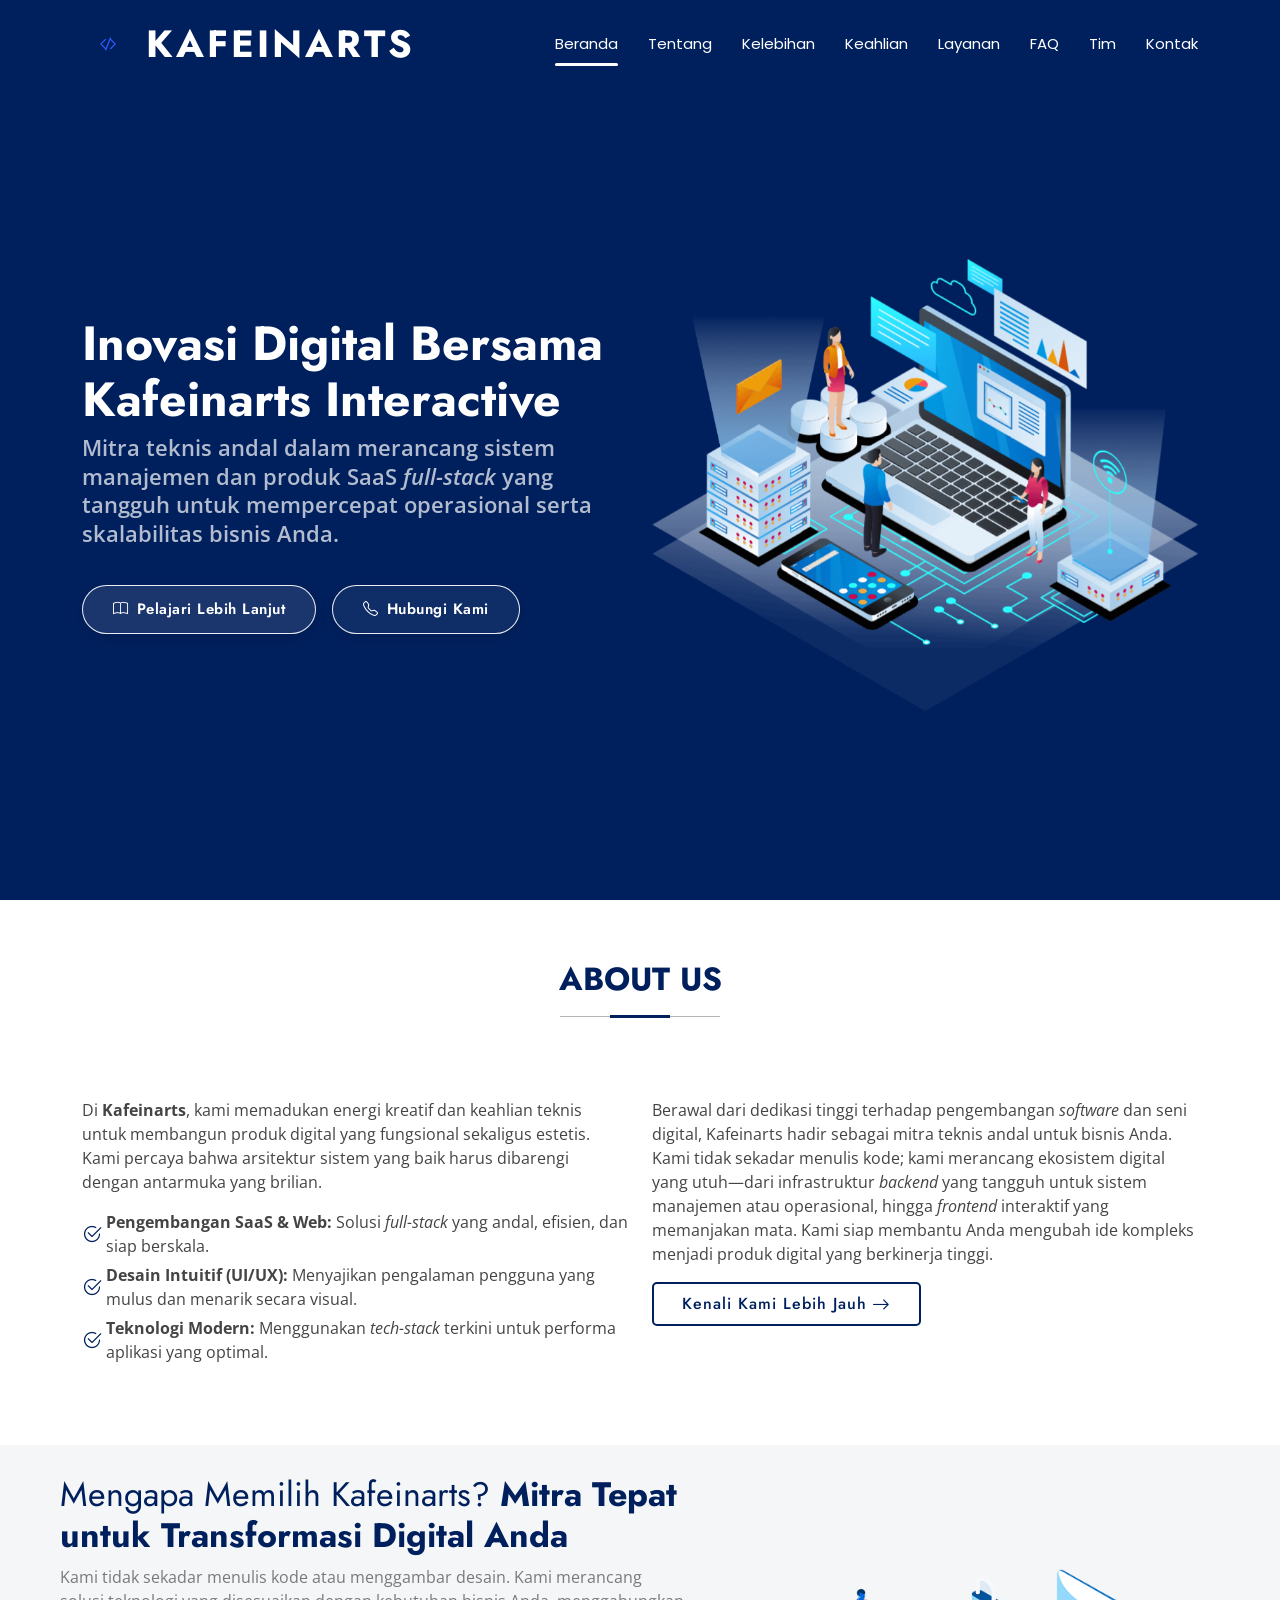
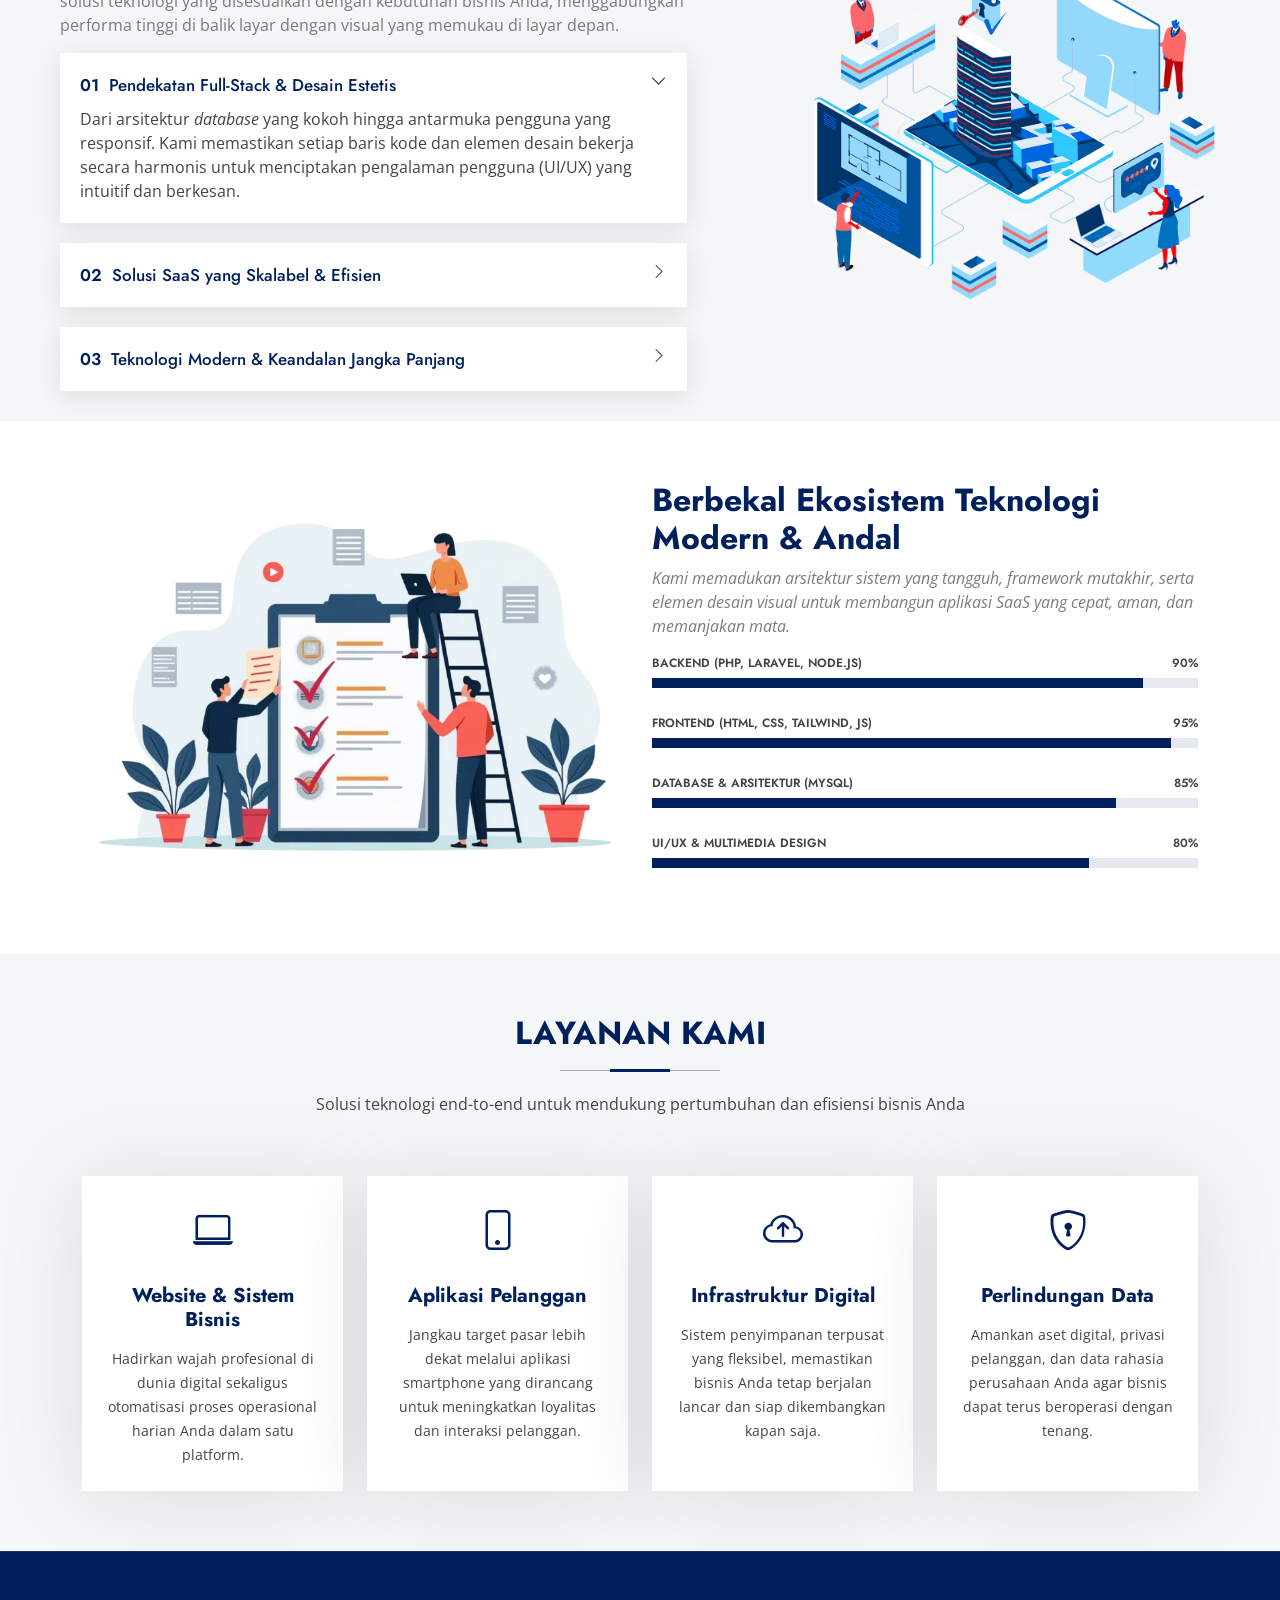
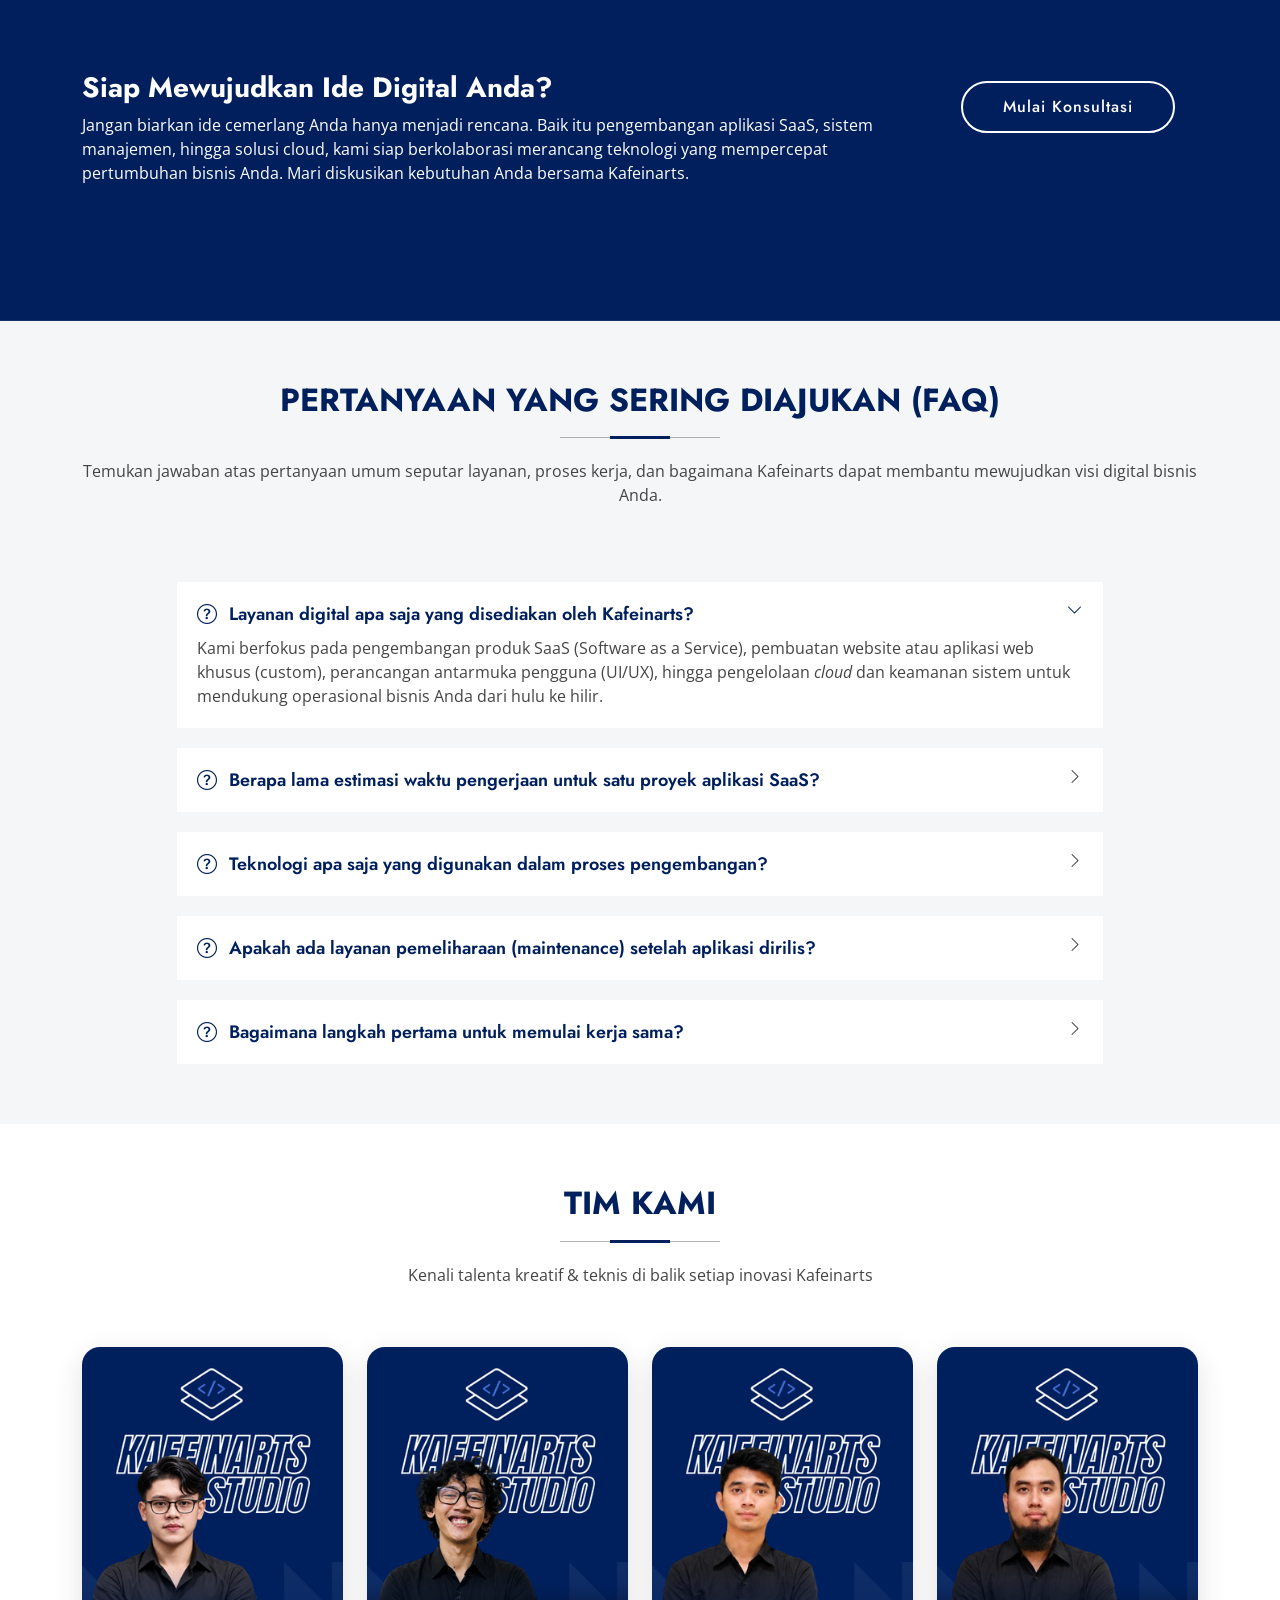
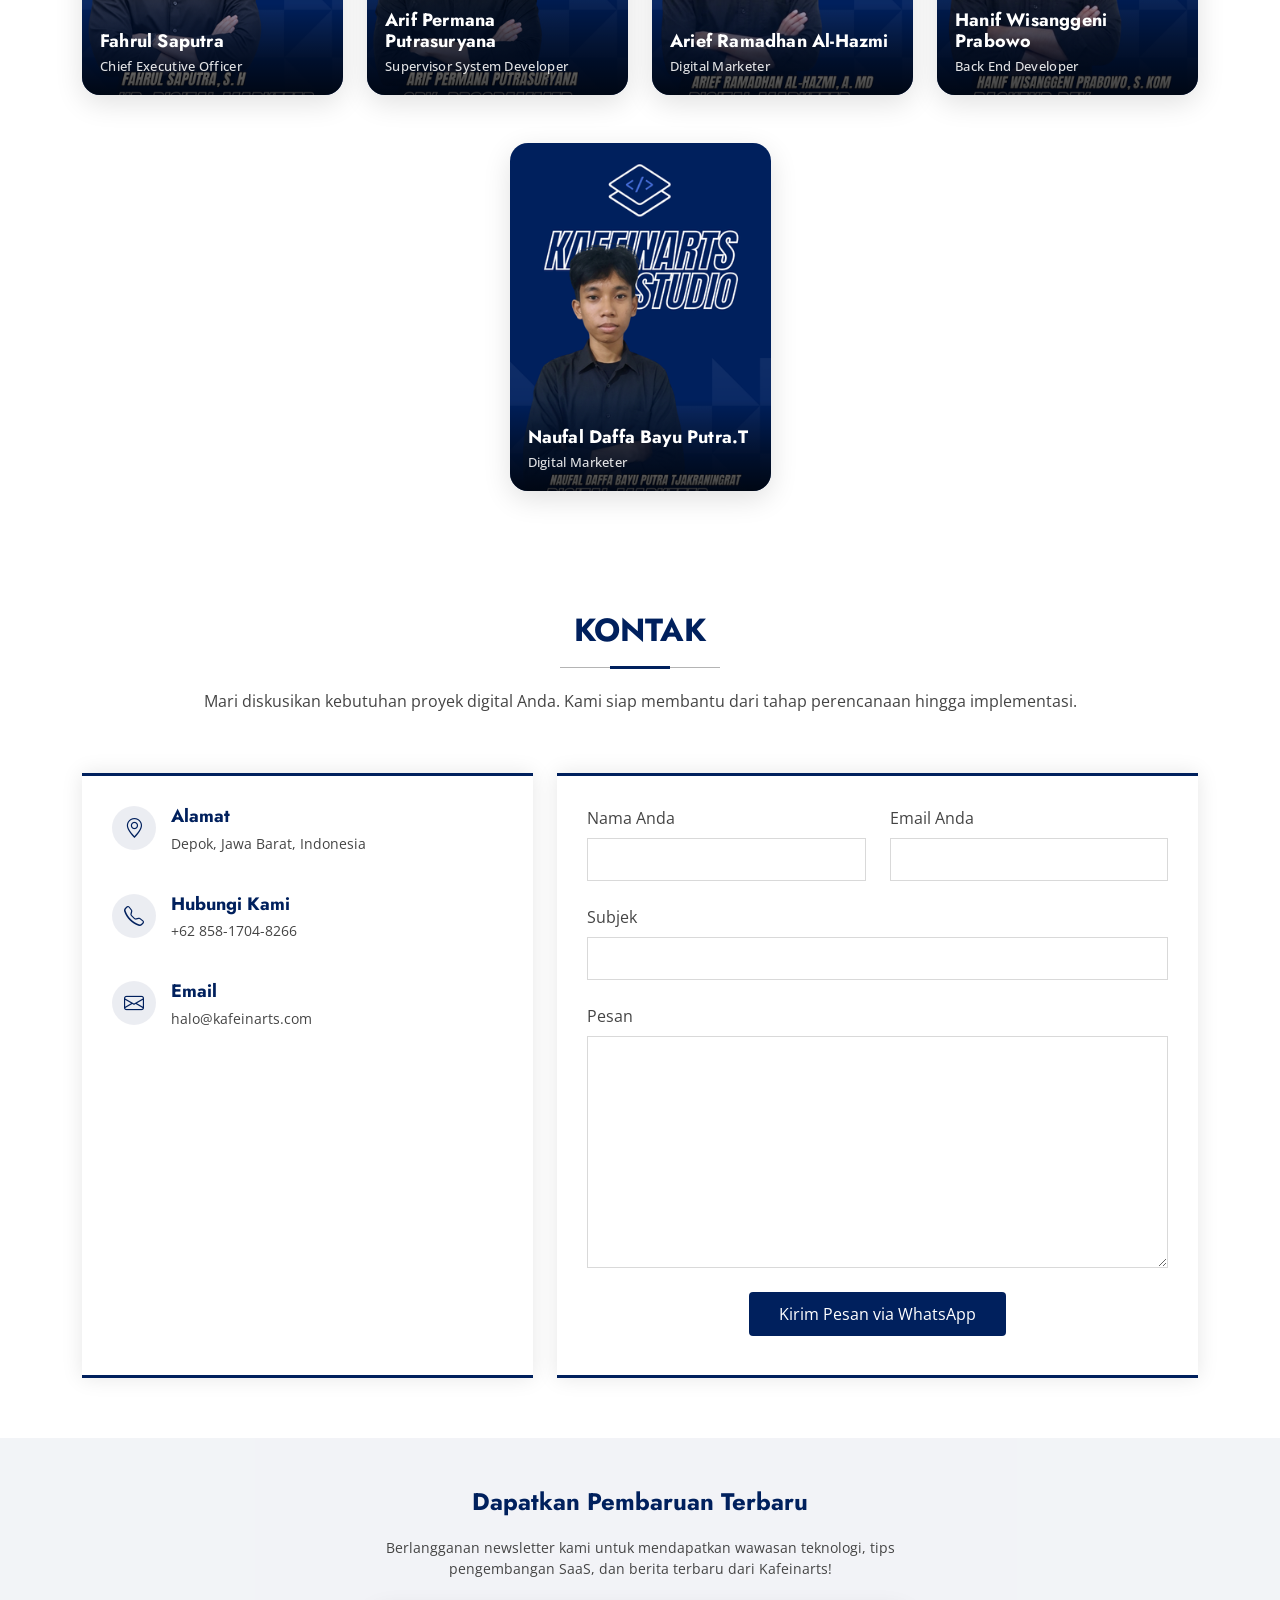
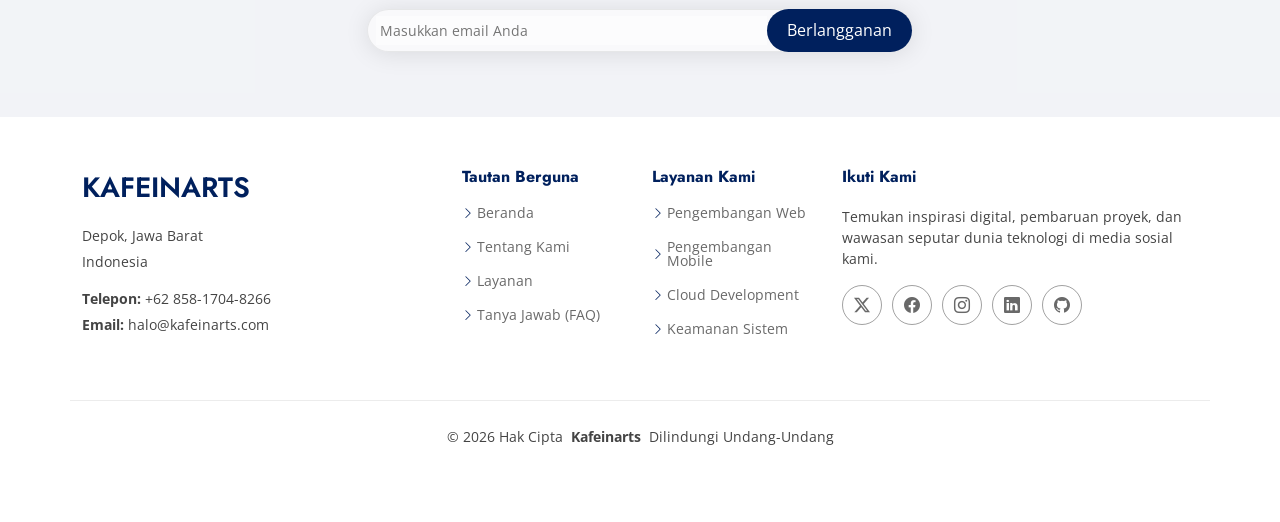
==== commit 566d27ee: "Update Data" ====
--- a/index.backup.html
+++ b/index.backup.html
@@ -810,21 +810,21 @@
               <div
                 class="team-portrait-card"
                 data-index="2"
-                data-name="Arief Ramadhan"
+                data-name="Arief Ramadhan Al-Hazmi"
                 data-role="Digital Marketer"
                 data-img="assets/img/teams/3.png"
                 tabindex="0"
                 role="button"
-                aria-label="Lihat foto Arief Ramadhan"
+                aria-label="Lihat foto Arief Ramadhan Al-Hazmi"
               >
                 <div class="team-portrait-img">
                   <img
                     src="assets/img/teams/3.png"
-                    alt="Arief Ramadhan - Digital Marketer"
+                    alt="Arief Ramadhan Al-Hazmi - Digital Marketer"
                     loading="lazy"
                   />
                   <div class="team-portrait-overlay">
-                    <h4>Arief Ramadhan</h4>
+                    <h4>Arief Ramadhan Al-Hazmi</h4>
                     <span>Digital Marketer</span>
                   </div>
                   <div class="team-portrait-zoom">
